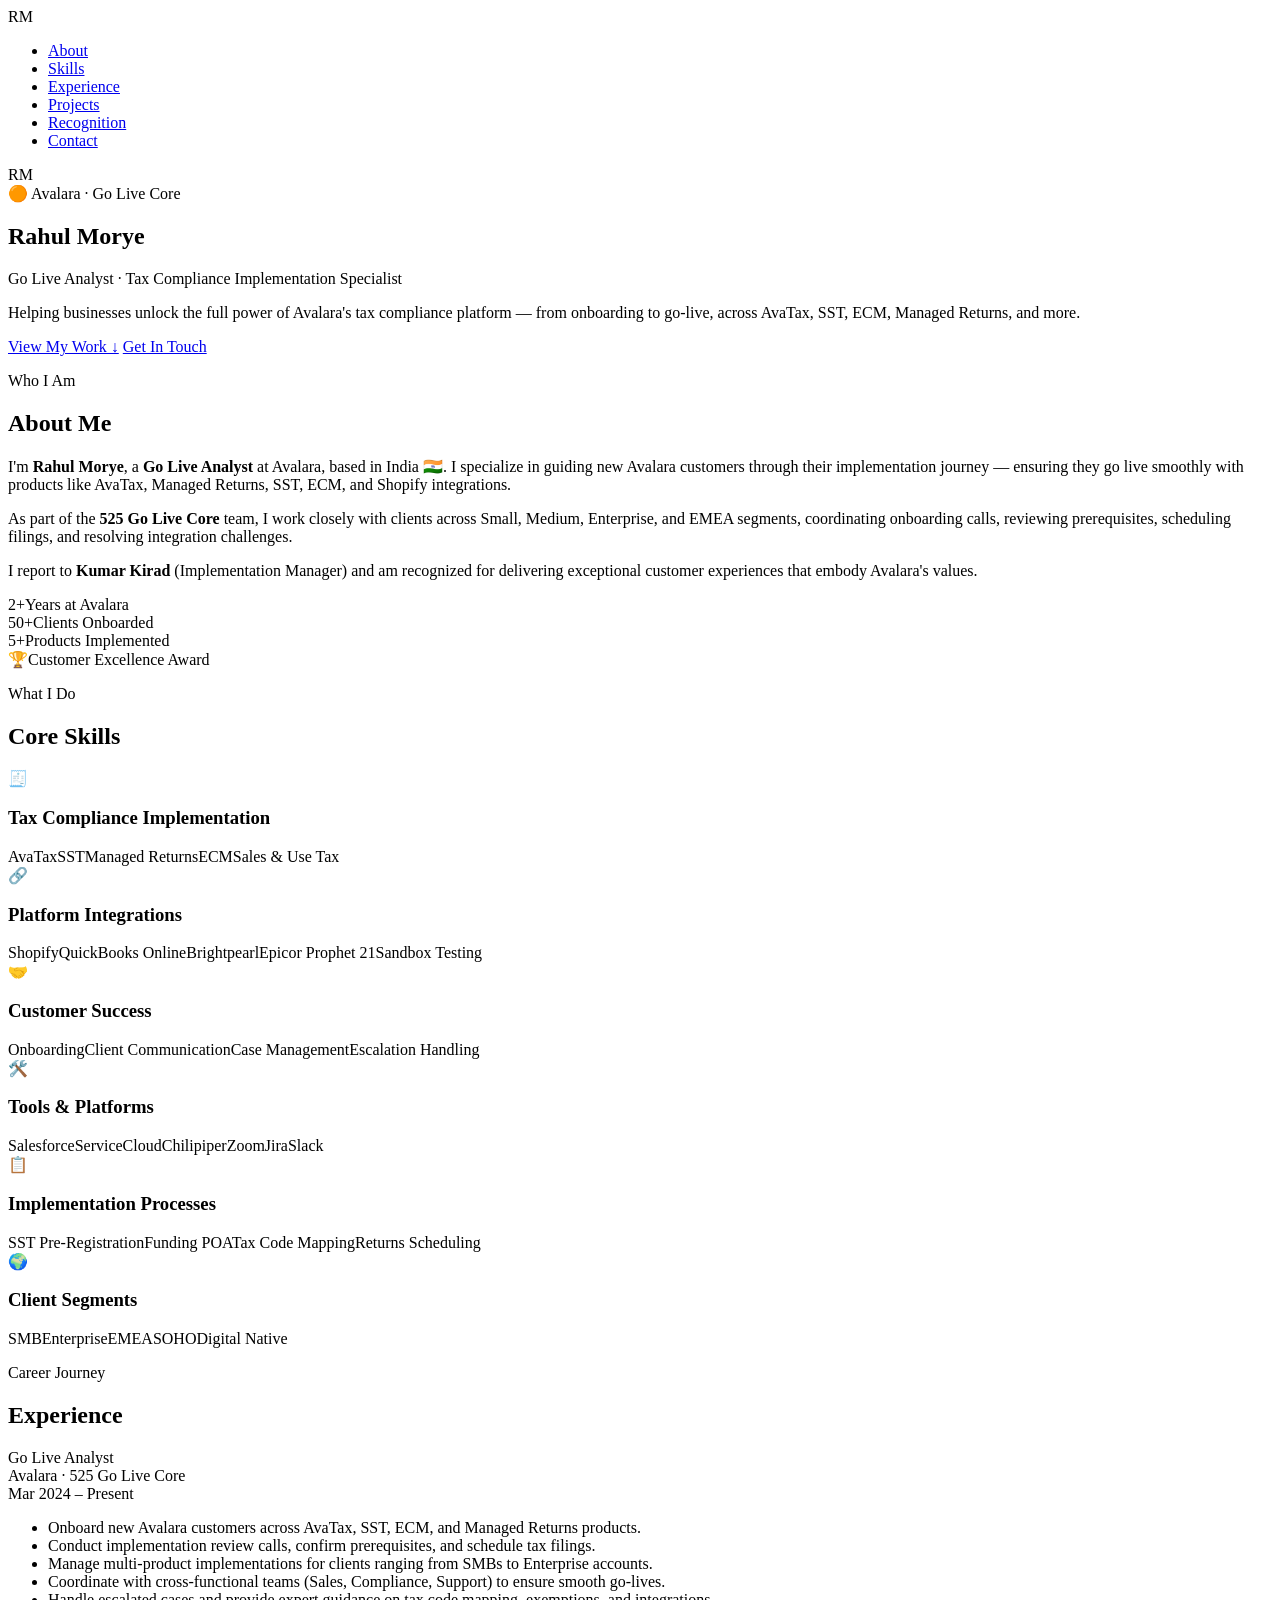
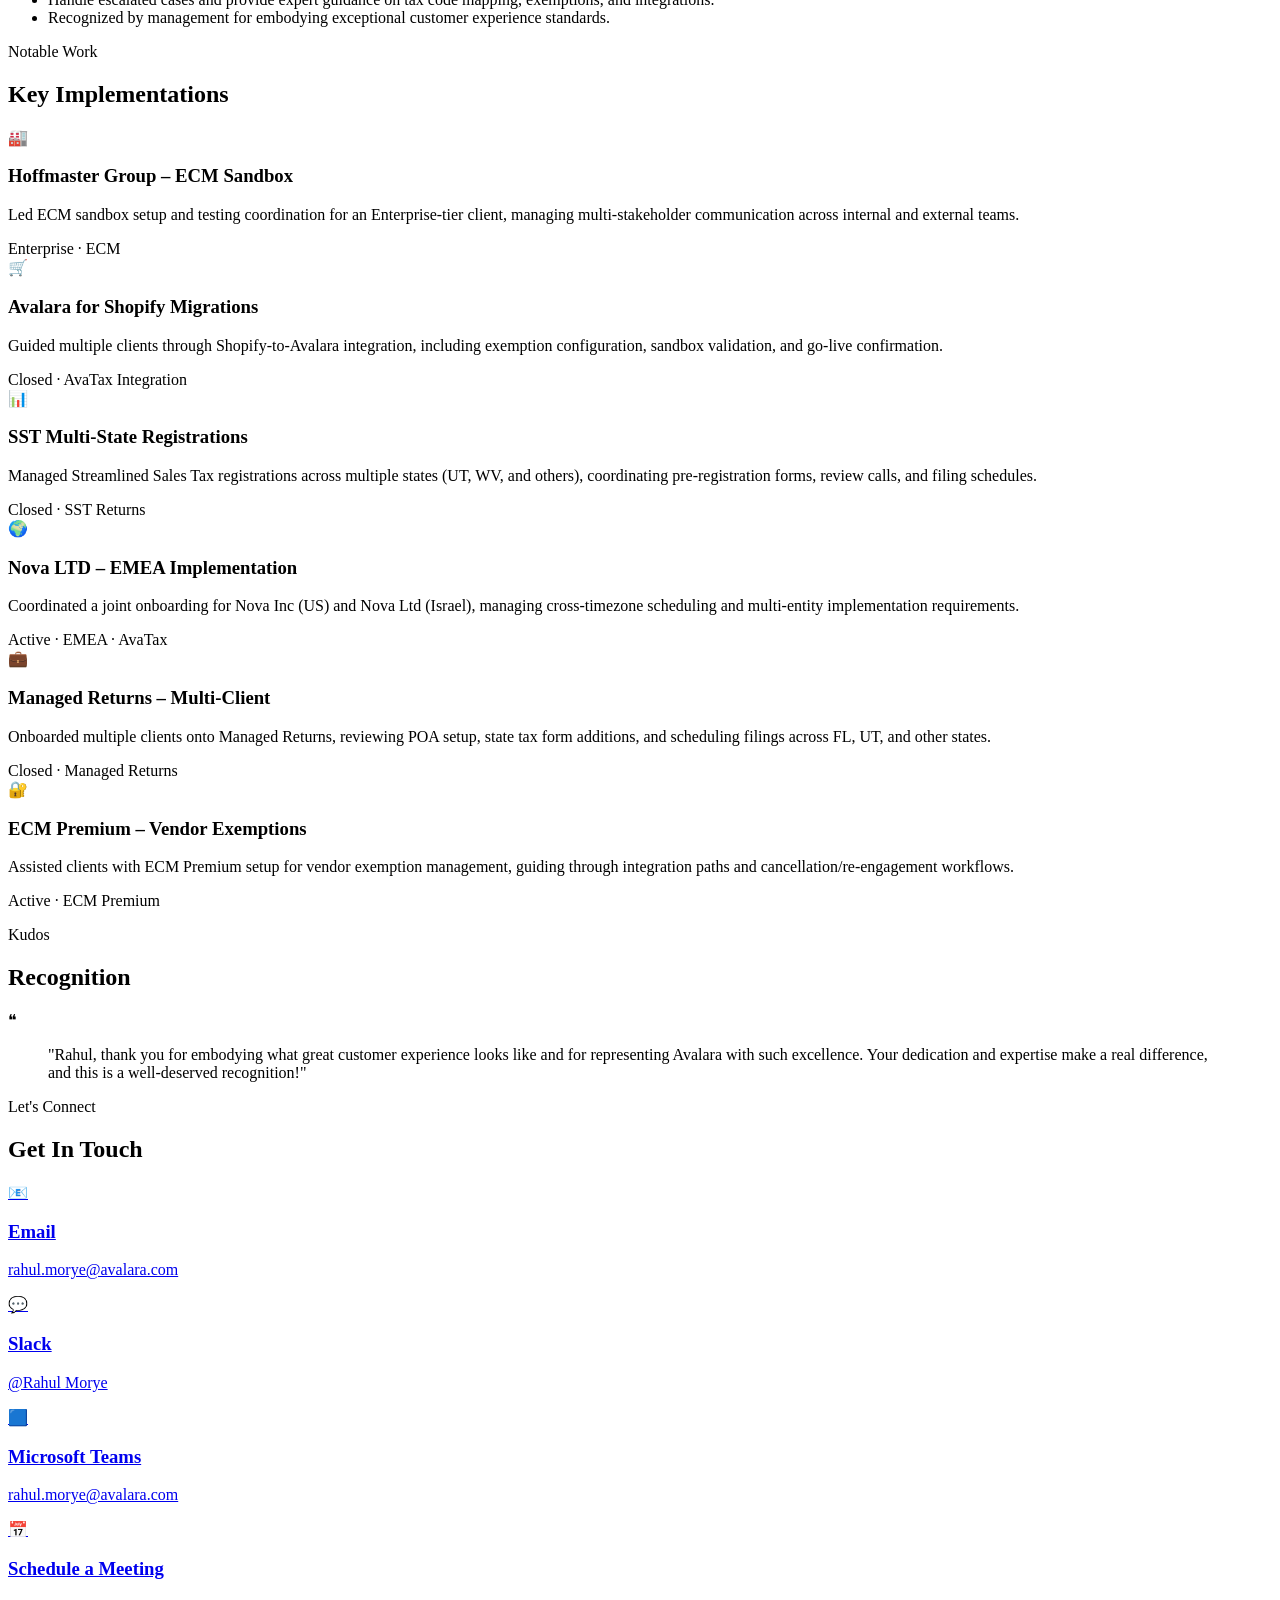
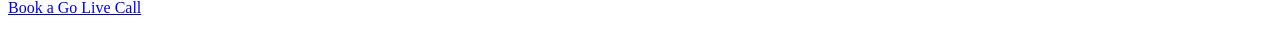
==== index.html @ 07148511 "Rename portfolio.html to index.html" ====
<!DOCTYPE html>
<html lang="en">
<head>
  <meta charset="UTF-8" />
  <meta name="viewport" content="width=device-width, initial-scale=1.0"/>
  <title>Rahul Morye | Portfolio</title>
  <link href="https://fonts.googleapis.com/css2?family=Inter:wght@300;400;500;600;700;800&display=swap" rel="stylesheet"/>
  <link rel="stylesheet" href="rahul_morye_portfolio.css"/>
</head>
<body>

<!-- NAV -->
<nav>
  <div class="nav-logo">RM</div>
  <ul class="nav-links">
    <li><a href="#about">About</a></li>
    <li><a href="#skills">Skills</a></li>
    <li><a href="#experience">Experience</a></li>
    <li><a href="#projects">Projects</a></li>
    <li><a href="#recognition">Recognition</a></li>
    <li><a href="#contact">Contact</a></li>
  </ul>
</nav>

<!-- HERO -->
<section class="hero">
  <div class="hero-content">
    <div class="avatar">RM</div>
    <div class="badge">🟠 Avalara · Go Live Core</div>
    <h1>Rahul <span>Morye</span></h1>
    <p class="hero-subtitle">Go Live Analyst · Tax Compliance Implementation Specialist</p>
    <p class="hero-desc">
      Helping businesses unlock the full power of Avalara's tax compliance platform —
      from onboarding to go-live, across AvaTax, SST, ECM, Managed Returns, and more.
    </p>
    <div class="hero-cta">
      <a href="#experience" class="btn btn-primary">View My Work ↓</a>
      <a href="#contact" class="btn btn-outline">Get In Touch</a>
    </div>
  </div>
</section>

<!-- ABOUT -->
<section id="about">
  <div class="container">
    <p class="section-label">Who I Am</p>
    <h2 class="section-title">About Me</h2>
    <div class="section-line"></div>
    <div class="about-grid">
      <div class="about-text">
        <p>I'm <strong>Rahul Morye</strong>, a <strong>Go Live Analyst</strong> at Avalara, based in India 🇮🇳. I specialize in guiding new Avalara customers through their implementation journey — ensuring they go live smoothly with products like AvaTax, Managed Returns, SST, ECM, and Shopify integrations.</p>
        <p>As part of the <strong>525 Go Live Core</strong> team, I work closely with clients across Small, Medium, Enterprise, and EMEA segments, coordinating onboarding calls, reviewing prerequisites, scheduling filings, and resolving integration challenges.</p>
        <p>I report to <strong>Kumar Kirad</strong> (Implementation Manager) and am recognized for delivering exceptional customer experiences that embody Avalara's values.</p>
      </div>
      <div class="about-stats">
        <div class="stat-card"><span class="stat-number">2+</span><span class="stat-label">Years at Avalara</span></div>
        <div class="stat-card"><span class="stat-number">50+</span><span class="stat-label">Clients Onboarded</span></div>
        <div class="stat-card"><span class="stat-number">5+</span><span class="stat-label">Products Implemented</span></div>
        <div class="stat-card"><span class="stat-number">🏆</span><span class="stat-label">Customer Excellence Award</span></div>
      </div>
    </div>
  </div>
</section>

<!-- SKILLS -->
<section id="skills">
  <div class="container">
    <p class="section-label">What I Do</p>
    <h2 class="section-title">Core Skills</h2>
    <div class="section-line"></div>
    <div class="skills-grid">
      <div class="skill-card">
        <div class="skill-icon">🧾</div>
        <h3>Tax Compliance Implementation</h3>
        <div class="skill-tags">
          <span class="tag">AvaTax</span><span class="tag">SST</span><span class="tag">Managed Returns</span><span class="tag">ECM</span><span class="tag">Sales & Use Tax</span>
        </div>
      </div>
      <div class="skill-card">
        <div class="skill-icon">🔗</div>
        <h3>Platform Integrations</h3>
        <div class="skill-tags">
          <span class="tag">Shopify</span><span class="tag">QuickBooks Online</span><span class="tag">Brightpearl</span><span class="tag">Epicor Prophet 21</span><span class="tag">Sandbox Testing</span>
        </div>
      </div>
      <div class="skill-card">
        <div class="skill-icon">🤝</div>
        <h3>Customer Success</h3>
        <div class="skill-tags">
          <span class="tag">Onboarding</span><span class="tag">Client Communication</span><span class="tag">Case Management</span><span class="tag">Escalation Handling</span>
        </div>
      </div>
      <div class="skill-card">
        <div class="skill-icon">🛠️</div>
        <h3>Tools & Platforms</h3>
        <div class="skill-tags">
          <span class="tag">Salesforce</span><span class="tag">ServiceCloud</span><span class="tag">Chilipiper</span><span class="tag">Zoom</span><span class="tag">Jira</span><span class="tag">Slack</span>
        </div>
      </div>
      <div class="skill-card">
        <div class="skill-icon">📋</div>
        <h3>Implementation Processes</h3>
        <div class="skill-tags">
          <span class="tag">SST Pre-Registration</span><span class="tag">Funding POA</span><span class="tag">Tax Code Mapping</span><span class="tag">Returns Scheduling</span>
        </div>
      </div>
      <div class="skill-card">
        <div class="skill-icon">🌍</div>
        <h3>Client Segments</h3>
        <div class="skill-tags">
          <span class="tag">SMB</span><span class="tag">Enterprise</span><span class="tag">EMEA</span><span class="tag">SOHO</span><span class="tag">Digital Native</span>
        </div>
      </div>
    </div>
  </div>
</section>

<!-- EXPERIENCE -->
<section id="experience">
  <div class="container">
    <p class="section-label">Career Journey</p>
    <h2 class="section-title">Experience</h2>
    <div class="section-line"></div>
    <div class="timeline">
      <div class="timeline-item">
        <div class="timeline-dot"></div>
        <div class="timeline-card">
          <div class="timeline-header">
            <div>
              <div class="timeline-title">Go Live Analyst</div>
              <div class="timeline-company">Avalara · 525 Go Live Core</div>
            </div>
            <span class="timeline-date">Mar 2024 – Present</span>
          </div>
          <div class="timeline-desc">
            <ul>
              <li>Onboard new Avalara customers across AvaTax, SST, ECM, and Managed Returns products.</li>
              <li>Conduct implementation review calls, confirm prerequisites, and schedule tax filings.</li>
              <li>Manage multi-product implementations for clients ranging from SMBs to Enterprise accounts.</li>
              <li>Coordinate with cross-functional teams (Sales, Compliance, Support) to ensure smooth go-lives.</li>
              <li>Handle escalated cases and provide expert guidance on tax code mapping, exemptions, and integrations.</li>
              <li>Recognized by management for embodying exceptional customer experience standards.</li>
            </ul>
          </div>
        </div>
      </div>
    </div>
  </div>
</section>

<!-- PROJECTS -->
<section id="projects">
  <div class="container">
    <p class="section-label">Notable Work</p>
    <h2 class="section-title">Key Implementations</h2>
    <div class="section-line"></div>
    <div class="projects-grid">
      <div class="project-card">
        <div class="project-emoji">🏭</div>
        <h3>Hoffmaster Group – ECM Sandbox</h3>
        <p>Led ECM sandbox setup and testing coordination for an Enterprise-tier client, managing multi-stakeholder communication across internal and external teams.</p>
        <span class="project-status status-active">Enterprise · ECM</span>
      </div>
      <div class="project-card">
        <div class="project-emoji">🛒</div>
        <h3>Avalara for Shopify Migrations</h3>
        <p>Guided multiple clients through Shopify-to-Avalara integration, including exemption configuration, sandbox validation, and go-live confirmation.</p>
        <span class="project-status status-success">Closed · AvaTax Integration</span>
      </div>
      <div class="project-card">
        <div class="project-emoji">📊</div>
        <h3>SST Multi-State Registrations</h3>
        <p>Managed Streamlined Sales Tax registrations across multiple states (UT, WV, and others), coordinating pre-registration forms, review calls, and filing schedules.</p>
        <span class="project-status status-success">Closed · SST Returns</span>
      </div>
      <div class="project-card">
        <div class="project-emoji">🌍</div>
        <h3>Nova LTD – EMEA Implementation</h3>
        <p>Coordinated a joint onboarding for Nova Inc (US) and Nova Ltd (Israel), managing cross-timezone scheduling and multi-entity implementation requirements.</p>
        <span class="project-status status-active">Active · EMEA · AvaTax</span>
      </div>
      <div class="project-card">
        <div class="project-emoji">💼</div>
        <h3>Managed Returns – Multi-Client</h3>
        <p>Onboarded multiple clients onto Managed Returns, reviewing POA setup, state tax form additions, and scheduling filings across FL, UT, and other states.</p>
        <span class="project-status status-success">Closed · Managed Returns</span>
      </div>
      <div class="project-card">
        <div class="project-emoji">🔐</div>
        <h3>ECM Premium – Vendor Exemptions</h3>
        <p>Assisted clients with ECM Premium setup for vendor exemption management, guiding through integration paths and cancellation/re-engagement workflows.</p>
        <span class="project-status status-active">Active · ECM Premium</span>
      </div>
    </div>
  </div>
</section>

<!-- RECOGNITION -->
<section id="recognition">
  <div class="container">
    <p class="section-label">Kudos</p>
    <h2 class="section-title">Recognition</h2>
    <div class="section-line"></div>
    <div class="recognition-card">
      <div class="quote-icon">❝</div>
      <blockquote>
        "Rahul, thank you for embodying what great customer experience looks like and for representing
        Avalara with such excellence. Your dedication and expertise make a real difference,
        and this is a well-deserved recognition!"
      </blockquote>
      
    </div>
  </div>
</section>

<!-- CONTACT -->
<section id="contact">
  <div class="container">
    <p class="section-label">Let's Connect</p>
    <h2 class="section-title">Get In Touch</h2>
    <div class="section-line"></div>
    <div class="contact-grid">
      <a href="mailto:rahul.morye@avalara.com" class="contact-card">
        <div class="contact-icon">📧</div>
        <h3>Email</h3>
        <p>rahul.morye@avalara.com</p>
      </a>
      <a href="https://avalara.slack.com/team/U06M4381W87" class="contact-card">
        <div class="contact-icon">💬</div>
        <h3>Slack</h3>
        <p>@Rahul Morye</p>
      </a>
      <a href="https://teams.microsoft.com/l/chat/0/0?users=rahul.morye@avalara.com" class="contact-card">
        <div class="contact-icon">🟦</div>
        <h3>Microsoft Teams</h3>
        <p>rahul.morye@avalara.com</p>
      </a>
      <a href="https://avalara.chilipiper.com/shared/rahul-morye/golive" class="contact-card">
        <div class="contact-icon">📅</div>
        <h3>Schedule a Meeting</h3>
        <p>Book a Go Live Call</p>
      </a>
      <a href="https://avalara.atlassian.net/jira/people/712020:44cb79d6-3272
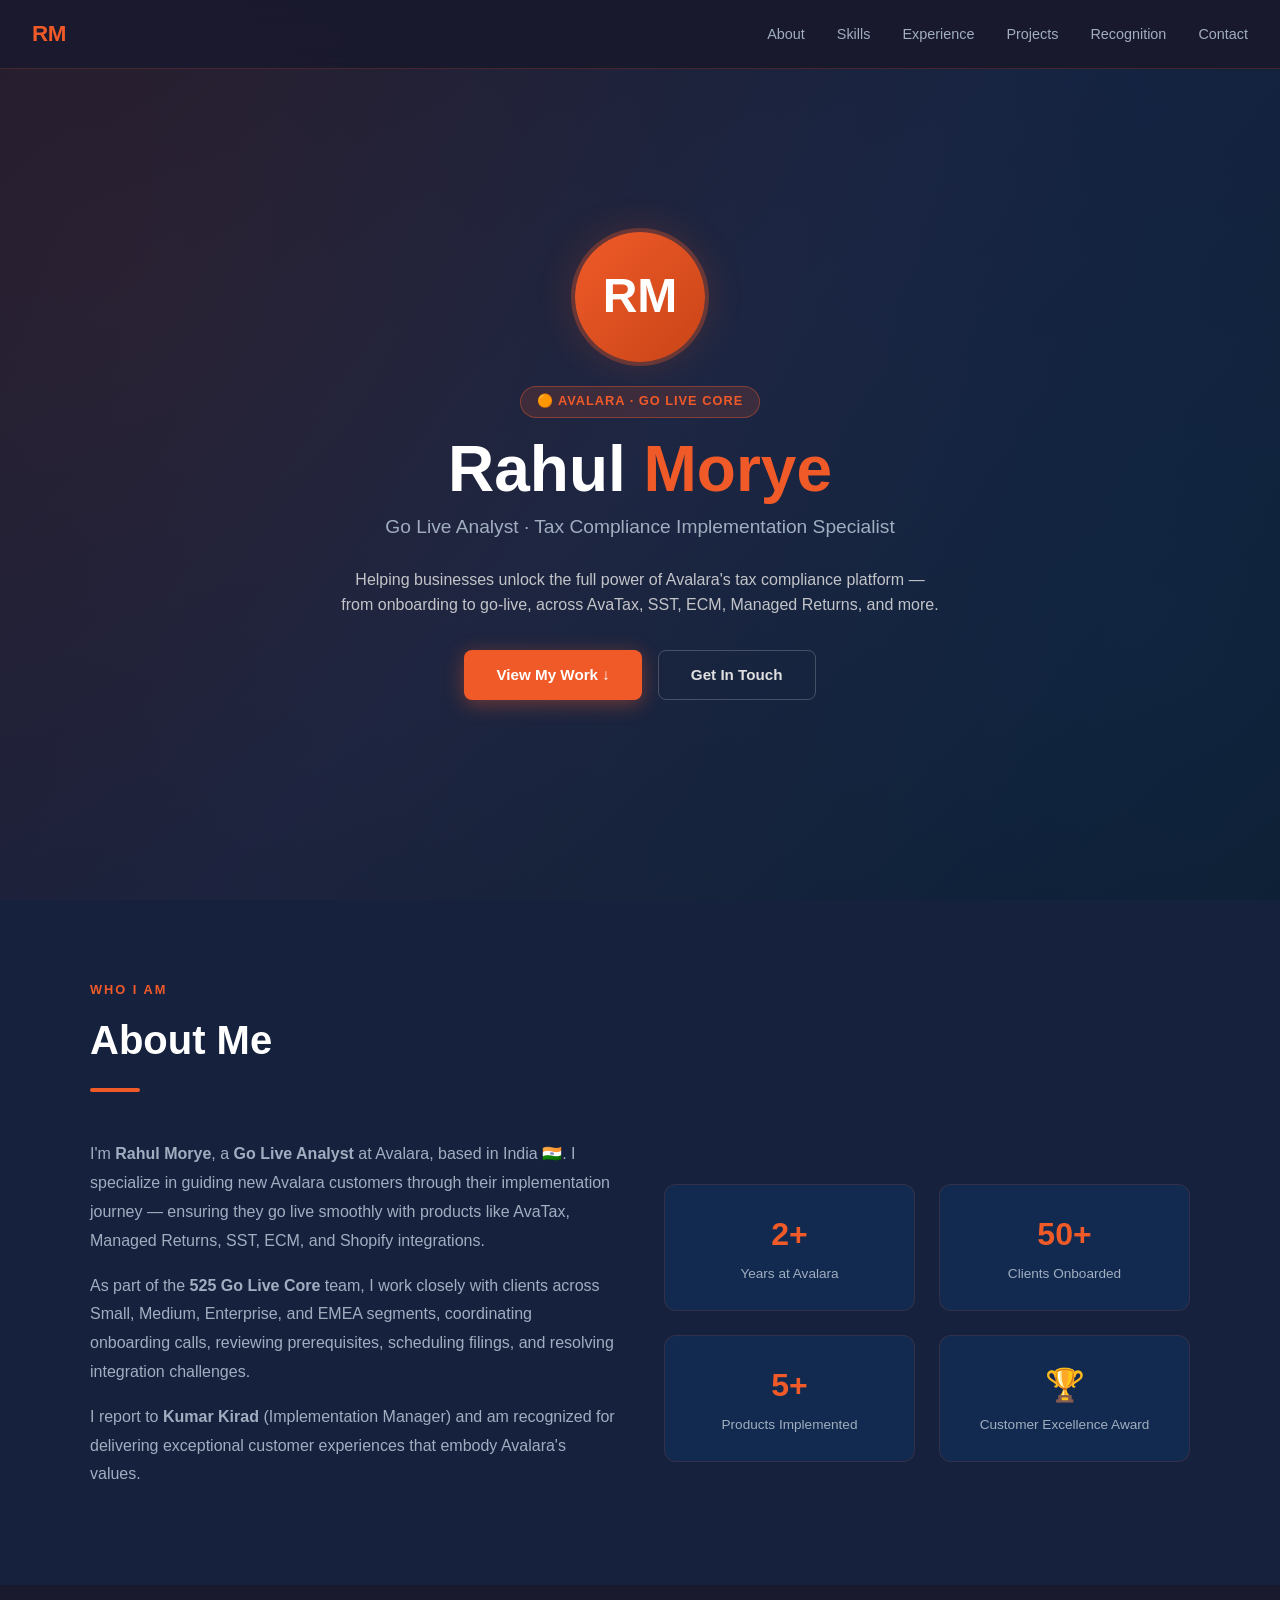
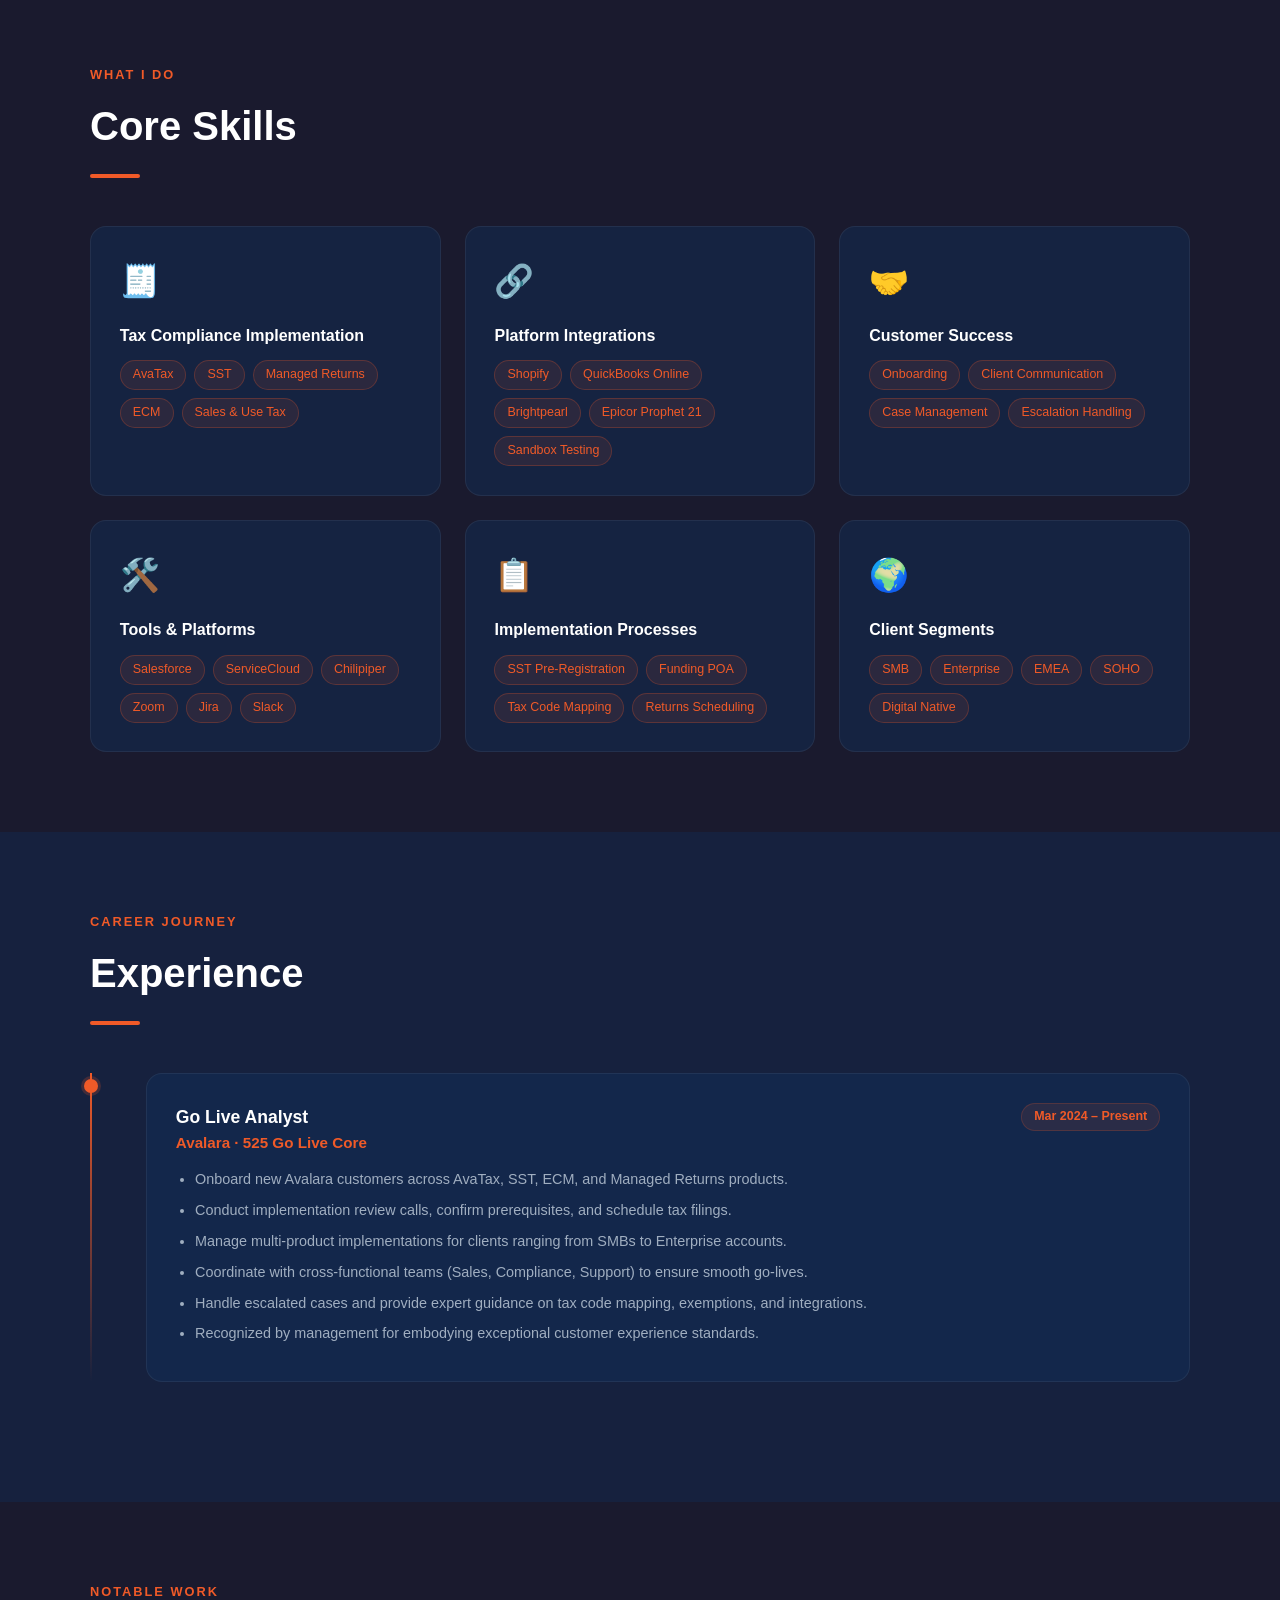
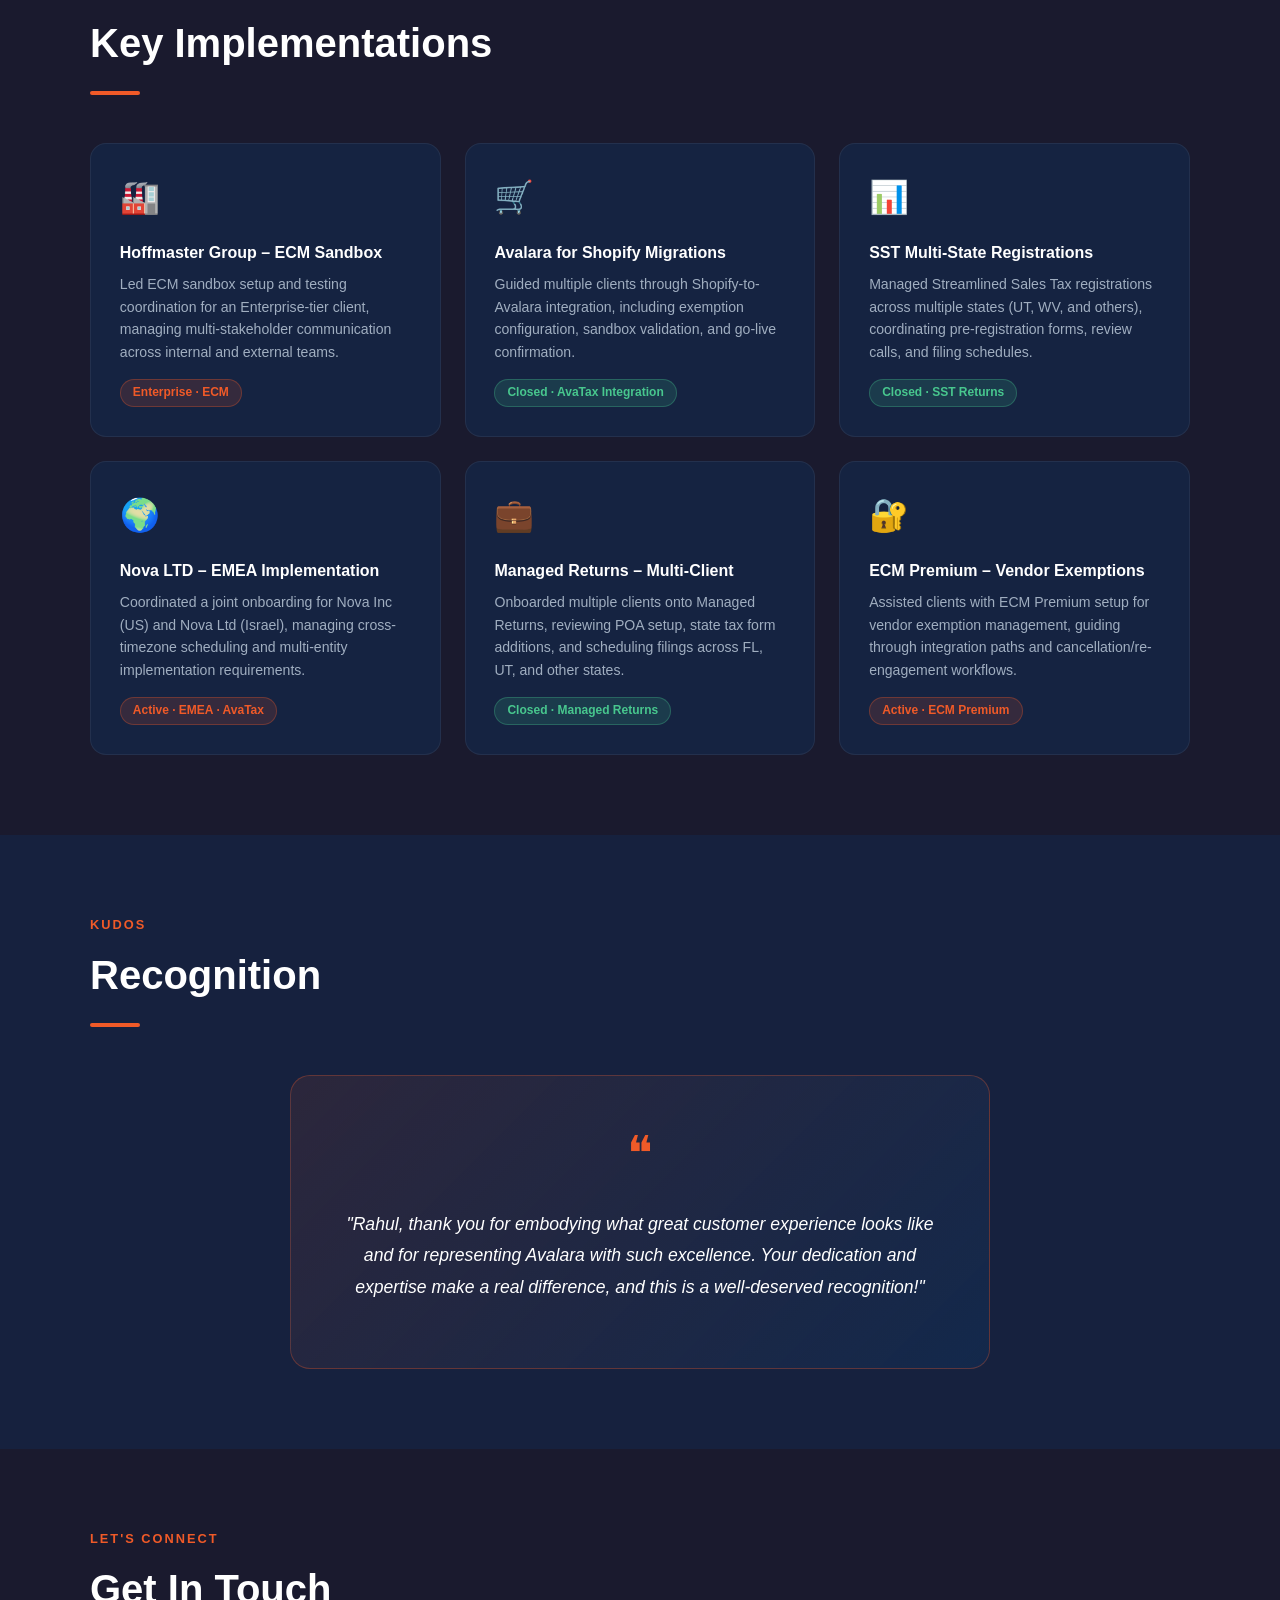
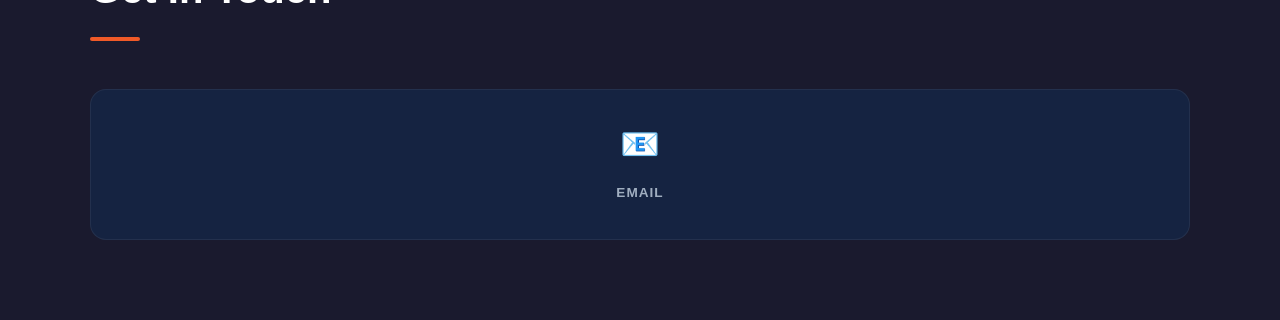
==== commit 89b5b9ee: "Update index.html" ====
--- a/index.html
+++ b/index.html
@@ -1,4 +1,3 @@
-
 <!DOCTYPE html>
 <html lang="en">
 <head>
@@ -6,7 +5,353 @@
   <meta name="viewport" content="width=device-width, initial-scale=1.0"/>
   <title>Rahul Morye | Portfolio</title>
   <link href="https://fonts.googleapis.com/css2?family=Inter:wght@300;400;500;600;700;800&display=swap" rel="stylesheet"/>
-  <link rel="stylesheet" href="rahul_morye_portfolio.css"/>
+  <style>
+    *, *::before, *::after { box-sizing: border-box; margin: 0; padding: 0; }
+
+    :root {
+      --primary: #f05a28;
+      --primary-dark: #c94518;
+      --dark: #1a1a2e;
+      --dark2: #16213e;
+      --card: #0f3460;
+      --text: #e0e0e0;
+      --muted: #a0aec0;
+      --white: #ffffff;
+      --accent: #ffd700;
+    }
+
+    html { scroll-behavior: smooth; }
+
+    body {
+      font-family: 'Inter', sans-serif;
+      background: var(--dark);
+      color: var(--text);
+      line-height: 1.6;
+    }
+
+    /* ── NAV ── */
+    nav {
+      position: fixed; top: 0; width: 100%; z-index: 1000;
+      background: rgba(26,26,46,0.95);
+      backdrop-filter: blur(10px);
+      border-bottom: 1px solid rgba(240,90,40,0.2);
+      padding: 1rem 2rem;
+      display: flex; justify-content: space-between; align-items: center;
+    }
+    .nav-logo {
+      font-size: 1.4rem; font-weight: 800;
+      color: var(--primary);
+      letter-spacing: -0.5px;
+    }
+    .nav-links { display: flex; gap: 2rem; list-style: none; }
+    .nav-links a {
+      color: var(--muted); text-decoration: none;
+      font-size: 0.9rem; font-weight: 500;
+      transition: color 0.3s;
+    }
+    .nav-links a:hover { color: var(--primary); }
+
+    /* ── HERO ── */
+    .hero {
+      min-height: 100vh;
+      display: flex; align-items: center; justify-content: center;
+      background: linear-gradient(135deg, var(--dark) 0%, var(--dark2) 50%, #0d1b2a 100%);
+      position: relative; overflow: hidden;
+      padding: 6rem 2rem 4rem;
+      text-align: center;
+    }
+    .hero::before {
+      content: '';
+      position: absolute; top: -50%; left: -50%;
+      width: 200%; height: 200%;
+      background: radial-gradient(circle at 30% 40%, rgba(240,90,40,0.08) 0%, transparent 50%),
+                  radial-gradient(circle at 70% 60%, rgba(15,52,96,0.3) 0%, transparent 50%);
+      animation: pulse 8s ease-in-out infinite alternate;
+    }
+    @keyframes pulse { from { transform: scale(1); } to { transform: scale(1.05); } }
+
+    .hero-content { position: relative; z-index: 1; max-width: 800px; }
+
+    .avatar {
+      width: 130px; height: 130px; border-radius: 50%;
+      background: linear-gradient(135deg, var(--primary), var(--primary-dark));
+      display: flex; align-items: center; justify-content: center;
+      font-size: 3rem; font-weight: 800; color: white;
+      margin: 0 auto 1.5rem;
+      box-shadow: 0 0 0 4px rgba(240,90,40,0.3), 0 0 40px rgba(240,90,40,0.2);
+      animation: float 4s ease-in-out infinite;
+    }
+    @keyframes float {
+      0%, 100% { transform: translateY(0); }
+      50% { transform: translateY(-10px); }
+    }
+
+    .badge {
+      display: inline-block;
+      background: rgba(240,90,40,0.15);
+      border: 1px solid rgba(240,90,40,0.4);
+      color: var(--primary);
+      padding: 0.3rem 1rem; border-radius: 50px;
+      font-size: 0.8rem; font-weight: 600;
+      letter-spacing: 1px; text-transform: uppercase;
+      margin-bottom: 1rem;
+    }
+
+    .hero h1 {
+      font-size: clamp(2.5rem, 6vw, 4rem);
+      font-weight: 800; color: var(--white);
+      line-height: 1.1; margin-bottom: 0.5rem;
+    }
+    .hero h1 span { color: var(--primary); }
+
+    .hero-subtitle {
+      font-size: 1.2rem; color: var(--muted);
+      margin-bottom: 1.5rem;
+    }
+
+    .hero-desc {
+      font-size: 1rem; color: var(--text);
+      max-width: 600px; margin: 0 auto 2rem;
+      opacity: 0.85;
+    }
+
+    .hero-cta { display: flex; gap: 1rem; justify-content: center; flex-wrap: wrap; }
+
+    .btn {
+      padding: 0.75rem 2rem; border-radius: 8px;
+      font-size: 0.95rem; font-weight: 600;
+      text-decoration: none; cursor: pointer;
+      transition: all 0.3s; border: none;
+      display: inline-flex; align-items: center; gap: 0.5rem;
+    }
+    .btn-primary {
+      background: var(--primary); color: white;
+      box-shadow: 0 4px 20px rgba(240,90,40,0.4);
+    }
+    .btn-primary:hover {
+      background: var(--primary-dark);
+      transform: translateY(-2px);
+      box-shadow: 0 8px 30px rgba(240,90,40,0.5);
+    }
+    .btn-outline {
+      background: transparent; color: var(--text);
+      border: 1px solid rgba(255,255,255,0.2);
+    }
+    .btn-outline:hover {
+      border-color: var(--primary); color: var(--primary);
+      transform: translateY(-2px);
+    }
+
+    /* ── SECTIONS ── */
+    section { padding: 5rem 2rem; }
+    .container { max-width: 1100px; margin: 0 auto; }
+
+    .section-label {
+      font-size: 0.8rem; font-weight: 700;
+      color: var(--primary); letter-spacing: 2px;
+      text-transform: uppercase; margin-bottom: 0.5rem;
+    }
+    .section-title {
+      font-size: clamp(1.8rem, 4vw, 2.5rem);
+      font-weight: 800; color: var(--white);
+      margin-bottom: 1rem;
+    }
+    .section-line {
+      width: 50px; height: 4px;
+      background: var(--primary); border-radius: 2px;
+      margin-bottom: 3rem;
+    }
+
+    /* ── ABOUT ── */
+    #about { background: var(--dark2); }
+    .about-grid {
+      display: grid; grid-template-columns: 1fr 1fr;
+      gap: 3rem; align-items: center;
+    }
+    .about-text p { color: var(--muted); margin-bottom: 1rem; line-height: 1.8; }
+    .about-stats {
+      display: grid; grid-template-columns: 1fr 1fr;
+      gap: 1.5rem;
+    }
+    .stat-card {
+      background: rgba(15,52,96,0.5);
+      border: 1px solid rgba(240,90,40,0.15);
+      border-radius: 12px; padding: 1.5rem;
+      text-align: center;
+      transition: transform 0.3s, border-color 0.3s;
+    }
+    .stat-card:hover { transform: translateY(-4px); border-color: var(--primary); }
+    .stat-number {
+      font-size: 2rem; font-weight: 800;
+      color: var(--primary); display: block;
+    }
+    .stat-label { font-size: 0.85rem; color: var(--muted); margin-top: 0.25rem; }
+
+    /* ── SKILLS ── */
+    #skills { background: var(--dark); }
+    .skills-grid {
+      display: grid; grid-template-columns: repeat(auto-fit, minmax(280px, 1fr));
+      gap: 1.5rem;
+    }
+    .skill-card {
+      background: rgba(15,52,96,0.4);
+      border: 1px solid rgba(255,255,255,0.06);
+      border-radius: 16px; padding: 1.8rem;
+      transition: all 0.3s;
+    }
+    .skill-card:hover {
+      border-color: rgba(240,90,40,0.4);
+      transform: translateY(-4px);
+      box-shadow: 0 10px 30px rgba(0,0,0,0.3);
+    }
+    .skill-icon {
+      font-size: 2rem; margin-bottom: 1rem;
+    }
+    .skill-card h3 {
+      font-size: 1rem; font-weight: 700;
+      color: var(--white); margin-bottom: 0.75rem;
+    }
+    .skill-tags { display: flex; flex-wrap: wrap; gap: 0.5rem; }
+    .tag {
+      background: rgba(240,90,40,0.1);
+      border: 1px solid rgba(240,90,40,0.25);
+      color: var(--primary);
+      padding: 0.25rem 0.75rem; border-radius: 50px;
+      font-size: 0.78rem; font-weight: 500;
+    }
+
+    /* ── EXPERIENCE ── */
+    #experience { background: var(--dark2); }
+    .timeline { position: relative; padding-left: 2rem; }
+    .timeline::before {
+      content: '';
+      position: absolute; left: 0; top: 0; bottom: 0;
+      width: 2px;
+      background: linear-gradient(to bottom, var(--primary), transparent);
+    }
+    .timeline-item {
+      position: relative; margin-bottom: 2.5rem;
+      padding-left: 1.5rem;
+    }
+    .timeline-dot {
+      position: absolute; left: -2.4rem; top: 0.4rem;
+      width: 14px; height: 14px; border-radius: 50%;
+      background: var(--primary);
+      box-shadow: 0 0 0 3px rgba(240,90,40,0.2);
+    }
+    .timeline-card {
+      background: rgba(15,52,96,0.4);
+      border: 1px solid rgba(255,255,255,0.06);
+      border-radius: 16px; padding: 1.8rem;
+      transition: border-color 0.3s;
+    }
+    .timeline-card:hover { border-color: rgba(240,90,40,0.3); }
+    .timeline-header {
+      display: flex; justify-content: space-between;
+      align-items: flex-start; flex-wrap: wrap; gap: 0.5rem;
+      margin-bottom: 0.75rem;
+    }
+    .timeline-title { font-size: 1.1rem; font-weight: 700; color: var(--white); }
+    .timeline-company { color: var(--primary); font-weight: 600; font-size: 0.95rem; }
+    .timeline-date {
+      background: rgba(240,90,40,0.1);
+      border: 1px solid rgba(240,90,40,0.2);
+      color: var(--primary);
+      padding: 0.2rem 0.75rem; border-radius: 50px;
+      font-size: 0.78rem; font-weight: 600; white-space: nowrap;
+    }
+    .timeline-desc { color: var(--muted); font-size: 0.9rem; line-height: 1.7; }
+    .timeline-desc ul { padding-left: 1.2rem; margin-top: 0.5rem; }
+    .timeline-desc li { margin-bottom: 0.4rem; }
+
+    /* ── PROJECTS ── */
+    #projects { background: var(--dark); }
+    .projects-grid {
+      display: grid; grid-template-columns: repeat(auto-fit, minmax(300px, 1fr));
+      gap: 1.5rem;
+    }
+    .project-card {
+      background: rgba(15,52,96,0.4);
+      border: 1px solid rgba(255,255,255,0.06);
+      border-radius: 16px; padding: 1.8rem;
+      transition: all 0.3s; position: relative; overflow: hidden;
+    }
+    .project-card::before {
+      content: '';
+      position: absolute; top: 0; left: 0; right: 0; height: 3px;
+      background: linear-gradient(90deg, var(--primary), var(--primary-dark));
+      transform: scaleX(0); transition: transform 0.3s;
+    }
+    .project-card:hover::before { transform: scaleX(1); }
+    .project-card:hover {
+      transform: translateY(-6px);
+      box-shadow: 0 20px 40px rgba(0,0,0,0.4);
+      border-color: rgba(240,90,40,0.2);
+    }
+    .project-emoji { font-size: 2rem; margin-bottom: 1rem; }
+    .project-card h3 { font-size: 1rem; font-weight: 700; color: var(--white); margin-bottom: 0.5rem; }
+    .project-card p { color: var(--muted); font-size: 0.88rem; line-height: 1.6; }
+    .project-status {
+      display: inline-block; margin-top: 1rem;
+      padding: 0.2rem 0.75rem; border-radius: 50px;
+      font-size: 0.75rem; font-weight: 600;
+    }
+    .status-success { background: rgba(72,199,142,0.15); color: #48c78e; border: 1px solid rgba(72,199,142,0.3); }
+    .status-active  { background: rgba(240,90,40,0.15);  color: var(--primary); border: 1px solid rgba(240,90,40,0.3); }
+
+    /* ── RECOGNITION ── */
+    #recognition { background: var(--dark2); }
+    .recognition-card {
+      background: linear-gradient(135deg, rgba(240,90,40,0.1), rgba(15,52,96,0.4));
+      border: 1px solid rgba(240,90,40,0.3);
+      border-radius: 20px; padding: 2.5rem;
+      text-align: center; max-width: 700px; margin: 0 auto;
+    }
+    .quote-icon { font-size: 3rem; color: var(--primary); margin-bottom: 1rem; }
+    .recognition-card blockquote {
+      font-size: 1.1rem; color: var(--white);
+      font-style: italic; line-height: 1.8; margin-bottom: 1.5rem;
+    }
+    .recognition-card cite { color: var(--primary); font-weight: 600; font-style: normal; }
+
+    /* ── CONTACT ── */
+    #contact { background: var(--dark); }
+    .contact-grid {
+      display: grid; grid-template-columns: repeat(auto-fit, minmax(220px, 1fr));
+      gap: 1.5rem;
+    }
+    .contact-card {
+      background: rgba(15,52,96,0.4);
+      border: 1px solid rgba(255,255,255,0.06);
+      border-radius: 16px; padding: 1.8rem;
+      text-align: center; text-decoration: none;
+      transition: all 0.3s; display: block;
+    }
+    .contact-card:hover {
+      border-color: var(--primary);
+      transform: translateY(-4px);
+      box-shadow: 0 10px 30px rgba(240,90,40,0.2);
+    }
+    .contact-icon { font-size: 2rem; margin-bottom: 0.75rem; }
+    .contact-card h3 { font-size: 0.85rem; font-weight: 700; color: var(--muted); text-transform: uppercase; letter-spacing: 1px; margin-bottom: 0.4rem; }
+    .contact-card p { color: var(--white); font-size: 0.9rem; font-weight: 500; }
+
+    /* ── FOOTER ── */
+    footer {
+      background: var(--dark2);
+      border-top: 1px solid rgba(255,255,255,0.05);
+      padding: 2rem; text-align: center;
+      color: var(--muted); font-size: 0.85rem;
+    }
+    footer span { color: var(--primary); }
+
+    /* ── RESPONSIVE ── */
+    @media (max-width: 768px) {
+      .about-grid { grid-template-columns: 1fr; }
+      .nav-links { display: none; }
+      .timeline { padding-left: 1.5rem; }
+    }
+  </style>
 </head>
 <body>
 
@@ -49,15 +394,38 @@
     <div class="section-line"></div>
     <div class="about-grid">
       <div class="about-text">
-        <p>I'm <strong>Rahul Morye</strong>, a <strong>Go Live Analyst</strong> at Avalara, based in India 🇮🇳. I specialize in guiding new Avalara customers through their implementation journey — ensuring they go live smoothly with products like AvaTax, Managed Returns, SST, ECM, and Shopify integrations.</p>
-        <p>As part of the <strong>525 Go Live Core</strong> team, I work closely with clients across Small, Medium, Enterprise, and EMEA segments, coordinating onboarding calls, reviewing prerequisites, scheduling filings, and resolving integration challenges.</p>
-        <p>I report to <strong>Kumar Kirad</strong> (Implementation Manager) and am recognized for delivering exceptional customer experiences that embody Avalara's values.</p>
+        <p>
+          I'm <strong>Rahul Morye</strong>, a <strong>Go Live Analyst</strong> at Avalara, based in India 🇮🇳.
+          I specialize in guiding new Avalara customers through their implementation journey —
+          ensuring they go live smoothly with products like AvaTax, Managed Returns, SST, ECM, and Shopify integrations.
+        </p>
+        <p>
+          As part of the <strong>525 Go Live Core</strong> team, I work closely with clients across
+          Small, Medium, Enterprise, and EMEA segments, coordinating onboarding calls, reviewing
+          prerequisites, scheduling filings, and resolving integration challenges.
+        </p>
+        <p>
+          I report to <strong>Kumar Kirad</strong> (Implementation Manager) and am recognized for
+          delivering exceptional customer experiences that embody Avalara's values.
+        </p>
       </div>
       <div class="about-stats">
-        <div class="stat-card"><span class="stat-number">2+</span><span class="stat-label">Years at Avalara</span></div>
-        <div class="stat-card"><span class="stat-number">50+</span><span class="stat-label">Clients Onboarded</span></div>
-        <div class="stat-card"><span class="stat-number">5+</span><span class="stat-label">Products Implemented</span></div>
-        <div class="stat-card"><span class="stat-number">🏆</span><span class="stat-label">Customer Excellence Award</span></div>
+        <div class="stat-card">
+          <span class="stat-number">2+</span>
+          <span class="stat-label">Years at Avalara</span>
+        </div>
+        <div class="stat-card">
+          <span class="stat-number">50+</span>
+          <span class="stat-label">Clients Onboarded</span>
+        </div>
+        <div class="stat-card">
+          <span class="stat-number">5+</span>
+          <span class="stat-label">Products Implemented</span>
+        </div>
+        <div class="stat-card">
+          <span class="stat-number">🏆</span>
+          <span class="stat-label">Customer Excellence Award</span>
+        </div>
       </div>
     </div>
   </div>
@@ -74,42 +442,65 @@
         <div class="skill-icon">🧾</div>
         <h3>Tax Compliance Implementation</h3>
         <div class="skill-tags">
-          <span class="tag">AvaTax</span><span class="tag">SST</span><span class="tag">Managed Returns</span><span class="tag">ECM</span><span class="tag">Sales & Use Tax</span>
+          <span class="tag">AvaTax</span>
+          <span class="tag">SST</span>
+          <span class="tag">Managed Returns</span>
+          <span class="tag">ECM</span>
+          <span class="tag">Sales & Use Tax</span>
         </div>
       </div>
       <div class="skill-card">
         <div class="skill-icon">🔗</div>
         <h3>Platform Integrations</h3>
         <div class="skill-tags">
-          <span class="tag">Shopify</span><span class="tag">QuickBooks Online</span><span class="tag">Brightpearl</span><span class="tag">Epicor Prophet 21</span><span class="tag">Sandbox Testing</span>
+          <span class="tag">Shopify</span>
+          <span class="tag">QuickBooks Online</span>
+          <span class="tag">Brightpearl</span>
+          <span class="tag">Epicor Prophet 21</span>
+          <span class="tag">Sandbox Testing</span>
         </div>
       </div>
       <div class="skill-card">
         <div class="skill-icon">🤝</div>
         <h3>Customer Success</h3>
         <div class="skill-tags">
-          <span class="tag">Onboarding</span><span class="tag">Client Communication</span><span class="tag">Case Management</span><span class="tag">Escalation Handling</span>
+          <span class="tag">Onboarding</span>
+          <span class="tag">Client Communication</span>
+          <span class="tag">Case Management</span>
+          <span class="tag">Escalation Handling</span>
         </div>
       </div>
       <div class="skill-card">
         <div class="skill-icon">🛠️</div>
         <h3>Tools & Platforms</h3>
         <div class="skill-tags">
-          <span class="tag">Salesforce</span><span class="tag">ServiceCloud</span><span class="tag">Chilipiper</span><span class="tag">Zoom</span><span class="tag">Jira</span><span class="tag">Slack</span>
+          <span class="tag">Salesforce</span>
+          <span class="tag">ServiceCloud</span>
+          <span class="tag">Chilipiper</span>
+          <span class="tag">Zoom</span>
+          <span class="tag">Jira</span>
+          <span class="tag">Slack</span>
         </div>
       </div>
       <div class="skill-card">
         <div class="skill-icon">📋</div>
         <h3>Implementation Processes</h3>
         <div class="skill-tags">
-          <span class="tag">SST Pre-Registration</span><span class="tag">Funding POA</span><span class="tag">Tax Code Mapping</span><span class="tag">Returns Scheduling</span>
+          <span class="tag">SST Pre-Registration</span>
+          <span class="tag">Funding POA</span>
+          <span class="tag">Tax Code Mapping</span>
+          <span class="tag">Returns Scheduling</span>
         </div>
       </div>
       <div class="skill-card">
         <div class="skill-icon">🌍</div>
         <h3>Client Segments</h3>
         <div class="skill-tags">
-          <span class="tag">SMB</span><span class="tag">Enterprise</span><span class="tag">EMEA</span><span class="tag">SOHO</span><span class="tag">Digital Native</span>
+          <span class="tag">SMB</span>
+          <span class="tag">Enterprise</span>
+          <span class="tag">EMEA</span>
+          <span class="tag">SOHO</span>
+          <span class="tag">Digital Native</span>
         </div>
       </div>
     </div>
@@ -223,22 +614,4 @@
     <div class="contact-grid">
       <a href="mailto:rahul.morye@avalara.com" class="contact-card">
         <div class="contact-icon">📧</div>
-        <h3>Email</h3>
-        <p>rahul.morye@avalara.com</p>
-      </a>
-      <a href="https://avalara.slack.com/team/U06M4381W87" class="contact-card">
-        <div class="contact-icon">💬</div>
-        <h3>Slack</h3>
-        <p>@Rahul Morye</p>
-      </a>
-      <a href="https://teams.microsoft.com/l/chat/0/0?users=rahul.morye@avalara.com" class="contact-card">
-        <div class="contact-icon">🟦</div>
-        <h3>Microsoft Teams</h3>
-        <p>rahul.morye@avalara.com</p>
-      </a>
-      <a href="https://avalara.chilipiper.com/shared/rahul-morye/golive" class="contact-card">
-        <div class="contact-icon">📅</div>
-        <h3>Schedule a Meeting</h3>
-        <p>Book a Go Live Call</p>
-      </a>
-      <a href="https://avalara.atlassian.net/jira/people/712020:44cb79d6-3272
+        <h3>Email</h3
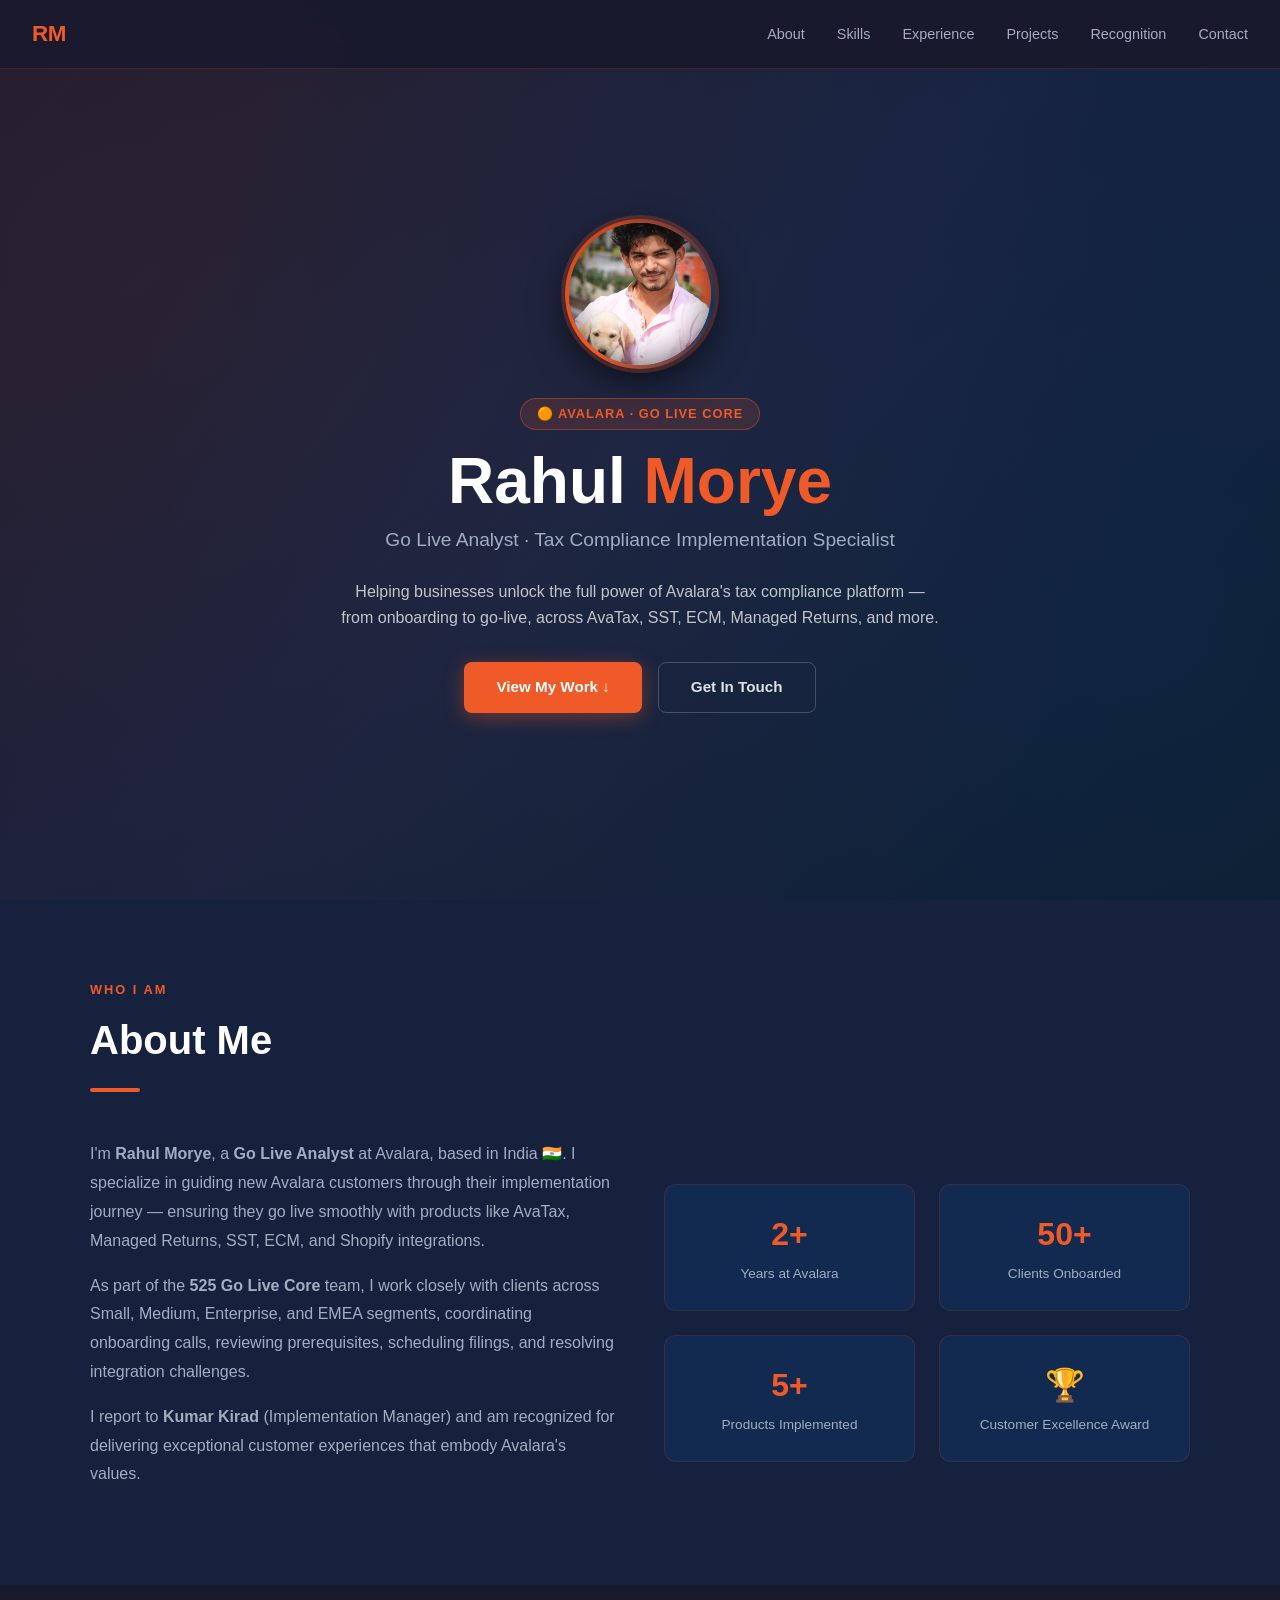
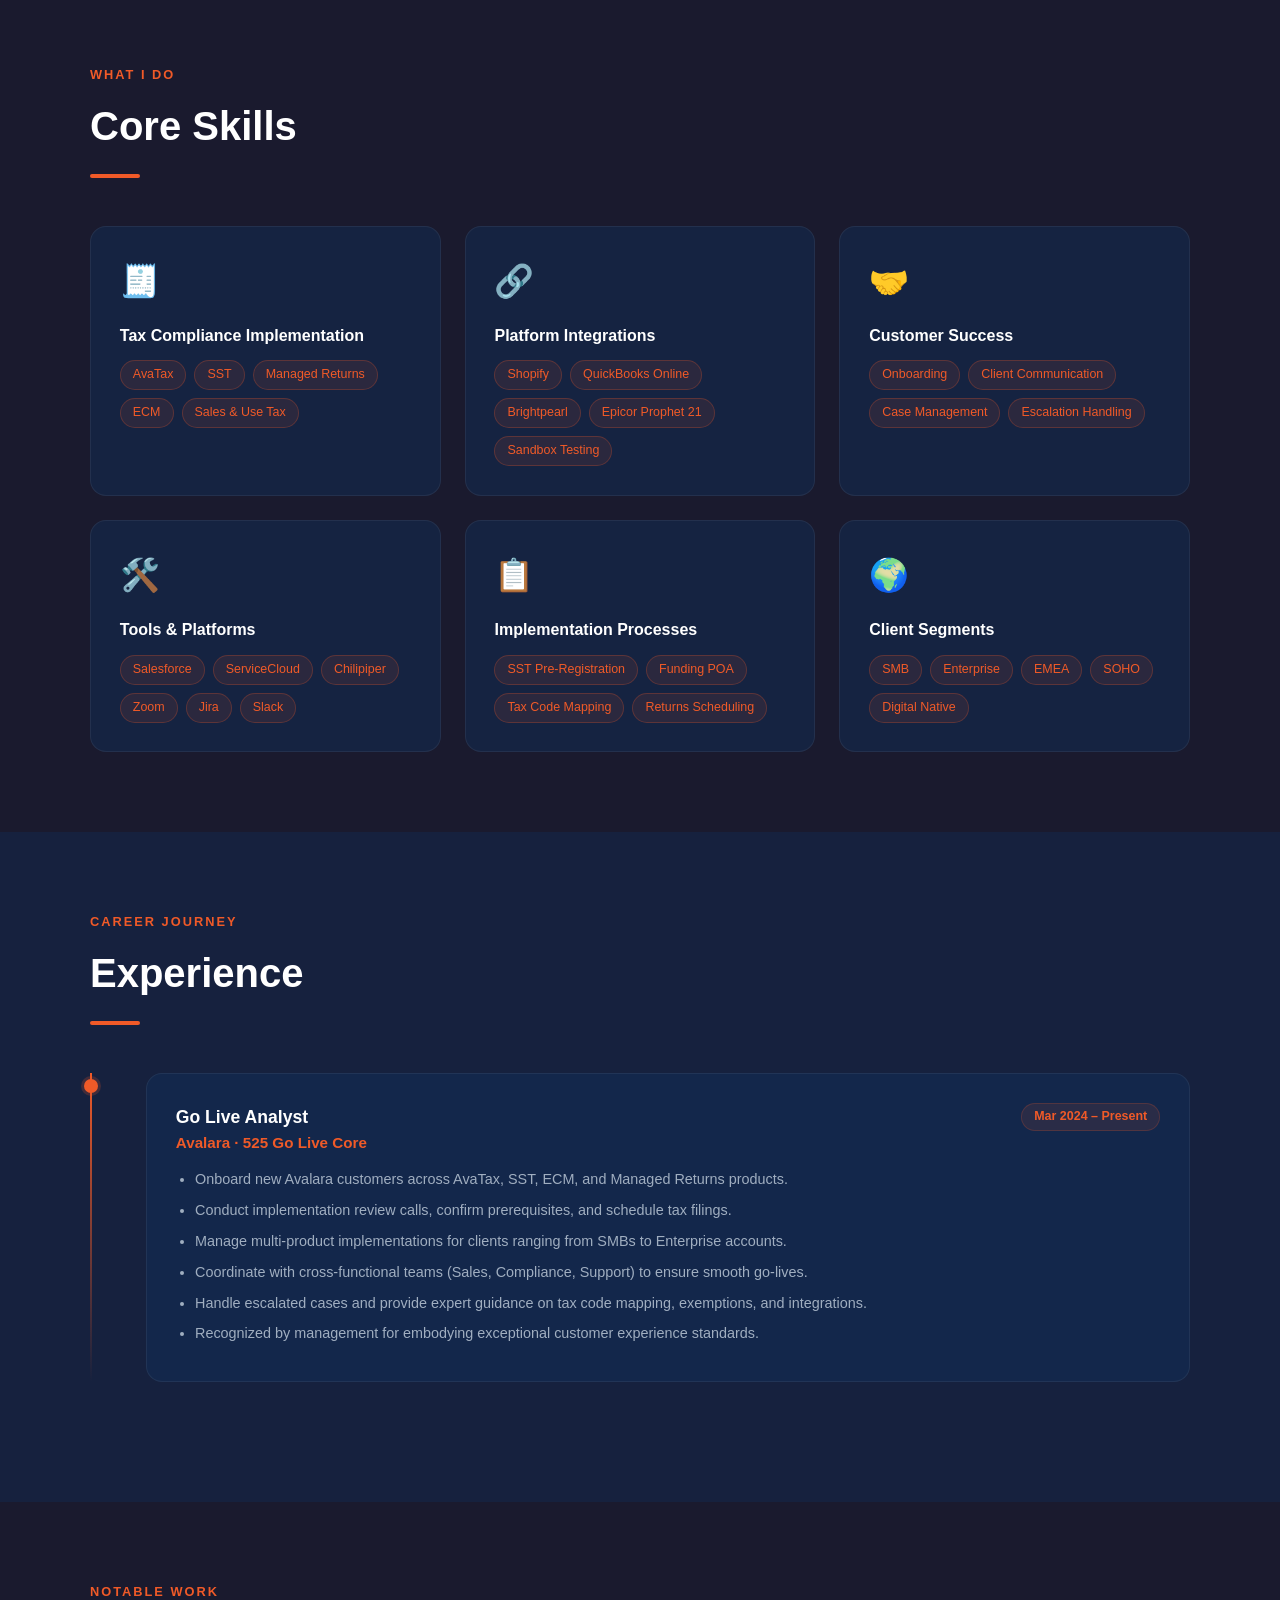
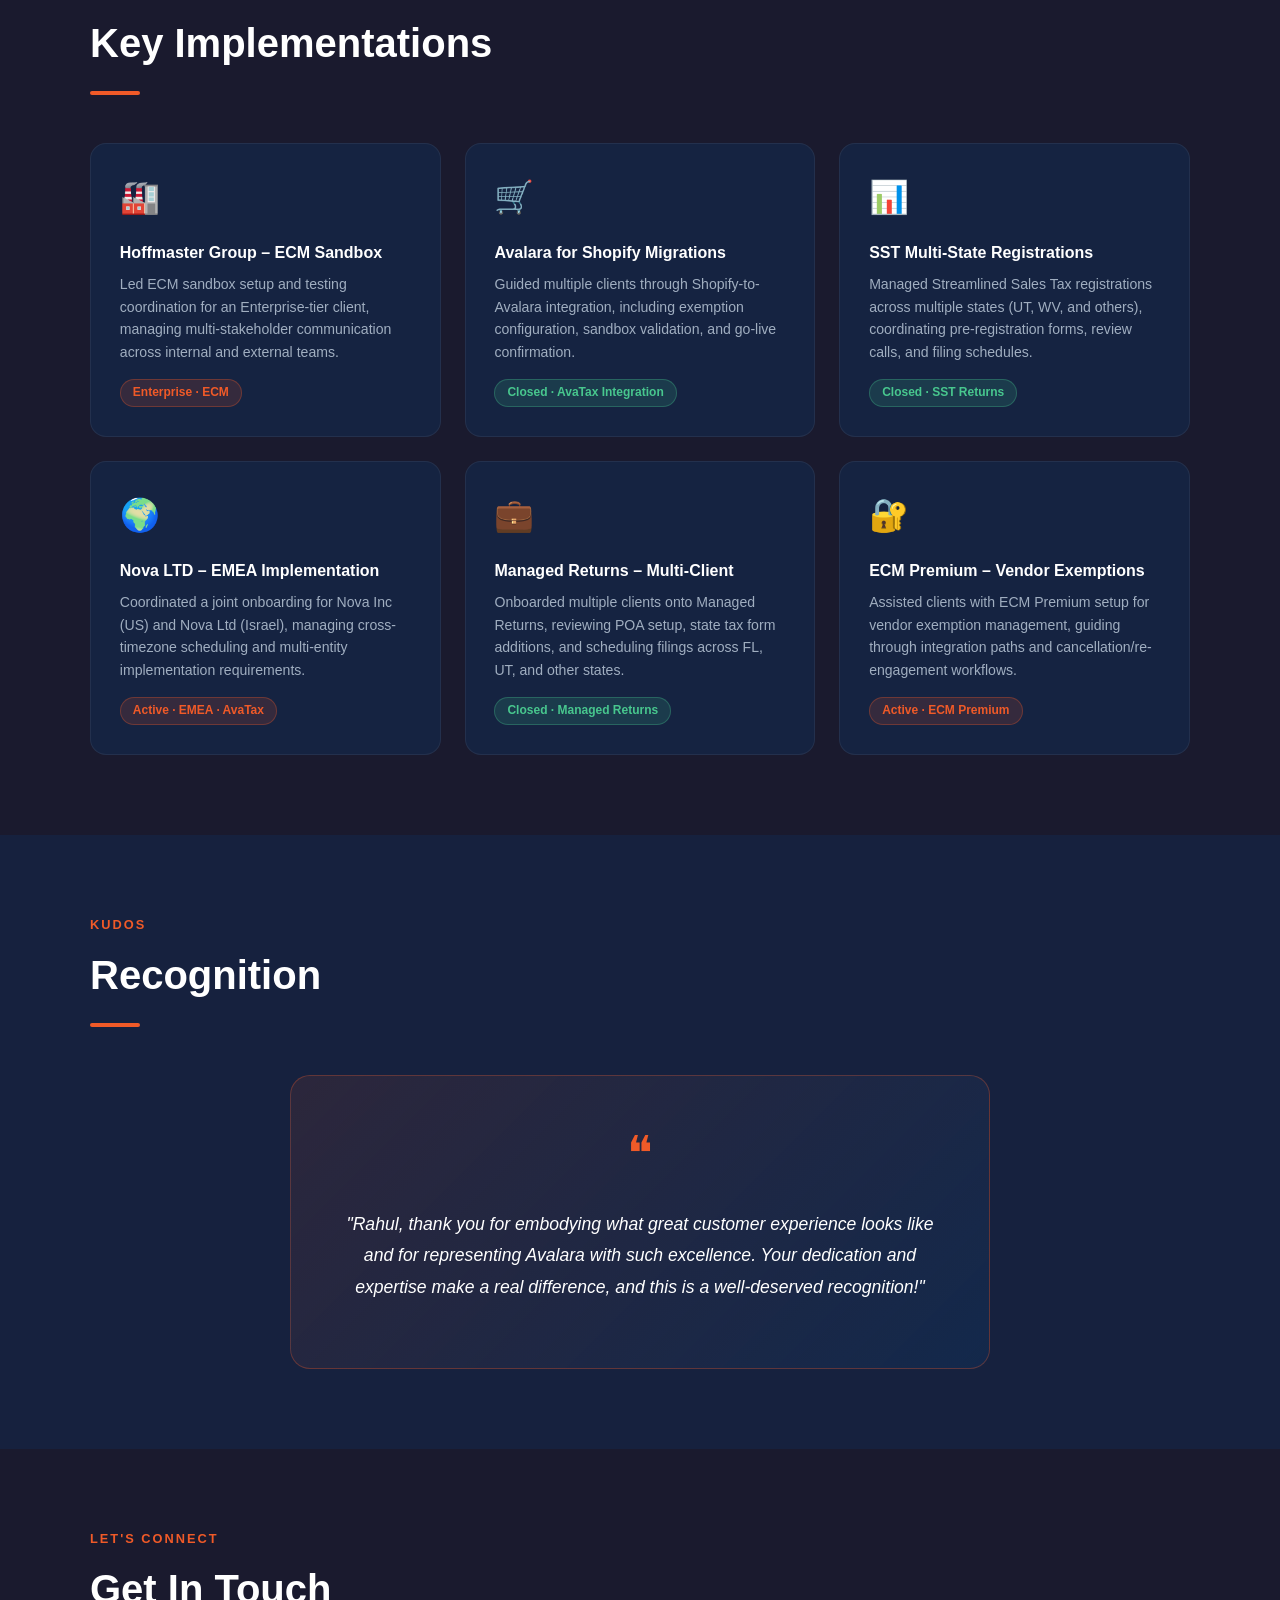
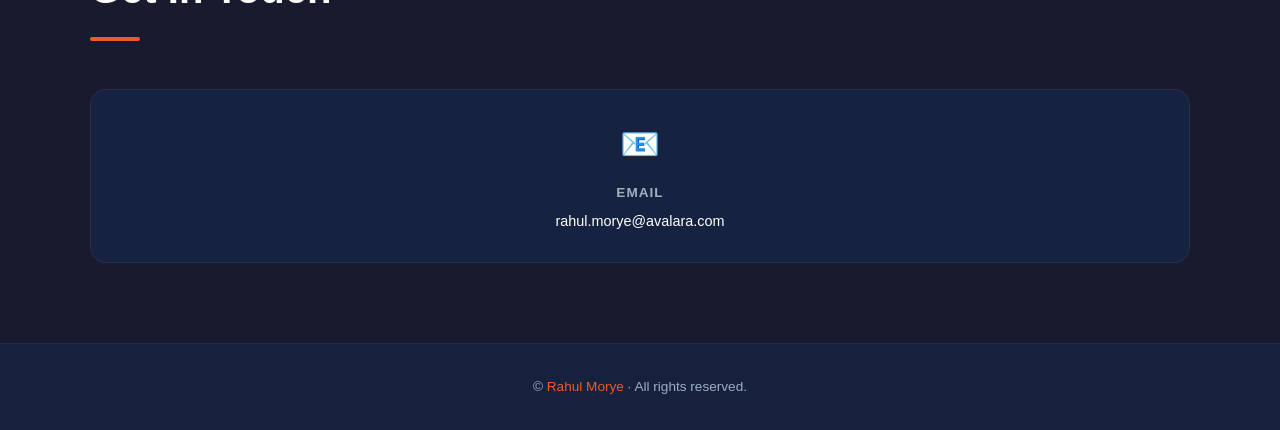
==== commit 51b2273a: "Update index.html" ====
--- a/index.html
+++ b/index.html
@@ -72,15 +72,56 @@
 
     .hero-content { position: relative; z-index: 1; max-width: 800px; }
 
+    /* ── AVATAR IMAGE ── */
+    .avatar-wrapper {
+      width: 150px;
+      height: 150px;
+      margin: 0 auto 1.8rem;
+      border-radius: 50%;
+      padding: 4px;
+      background: conic-gradient(from 220deg, var(--primary), var(--primary-dark), #0f3460, var(--primary));
+      display: flex;
+      align-items: center;
+      justify-content: center;
+      box-shadow:
+        0 0 0 4px rgba(240,90,40,0.25),
+        0 12px 35px rgba(0,0,0,0.6);
+      animation: float 4s ease-in-out infinite;
+    }
+
     .avatar {
-      width: 130px; height: 130px; border-radius: 50%;
-      background: linear-gradient(135deg, var(--primary), var(--primary-dark));
-      display: flex; align-items: center; justify-content: center;
-      font-size: 3rem; font-weight: 800; color: white;
-      margin: 0 auto 1.5rem;
-      box-shadow: 0 0 0 4px rgba(240,90,40,0.3), 0 0 40px rgba(240,90,40,0.2);
-      animation: float 4s ease-in-out infinite;
-    }
+      width: 100%;
+      height: 100%;
+      border-radius: 50%;
+      overflow: hidden;
+      background: #0b1120;
+      position: relative;
+    }
+
+    .avatar img {
+      width: 100%;
+      height: 100%;
+      object-fit: cover;
+      display: block;
+      filter: saturate(1.1) contrast(1.05);
+      transform: scale(1.02);
+      transition: transform 0.4s ease, filter 0.4s ease;
+    }
+
+    .avatar::after {
+      content: "";
+      position: absolute;
+      inset: 0;
+      border-radius: 50%;
+      box-shadow: inset 0 0 30px rgba(0,0,0,0.6);
+      pointer-events: none;
+    }
+
+    .avatar-wrapper:hover img {
+      transform: scale(1.06);
+      filter: saturate(1.2) contrast(1.1);
+    }
+
     @keyframes float {
       0%, 100% { transform: translateY(0); }
       50% { transform: translateY(-10px); }
@@ -371,7 +412,14 @@
 <!-- HERO -->
 <section class="hero">
   <div class="hero-content">
-    <div class="avatar">RM</div>
+    <!-- Updated avatar with image -->
+    <div class="avatar-wrapper">
+      <div class="avatar">
+        <!-- If profile.png is inside a folder, change src to e.g. "assets/profile.png" -->
+        <img src="profile.png" alt="Portrait of Rahul Morye" />
+      </div>
+    </div>
+
     <div class="badge">🟠 Avalara · Go Live Core</div>
     <h1>Rahul <span>Morye</span></h1>
     <p class="hero-subtitle">Go Live Analyst · Tax Compliance Implementation Specialist</p>
@@ -600,7 +648,6 @@
         Avalara with such excellence. Your dedication and expertise make a real difference,
         and this is a well-deserved recognition!"
       </blockquote>
-      
     </div>
   </div>
 </section>
@@ -614,4 +661,18 @@
     <div class="contact-grid">
       <a href="mailto:rahul.morye@avalara.com" class="contact-card">
         <div class="contact-icon">📧</div>
-        <h3>Email</h3
+        <h3>Email</h3>
+        <p>rahul.morye@avalara.com</p>
+      </a>
+      <!-- You can add LinkedIn / GitHub cards here if you want -->
+    </div>
+  </div>
+</section>
+
+<!-- FOOTER -->
+<footer>
+  © <span>Rahul Morye</span> · All rights reserved.
+</footer>
+
+</body>
+</html>
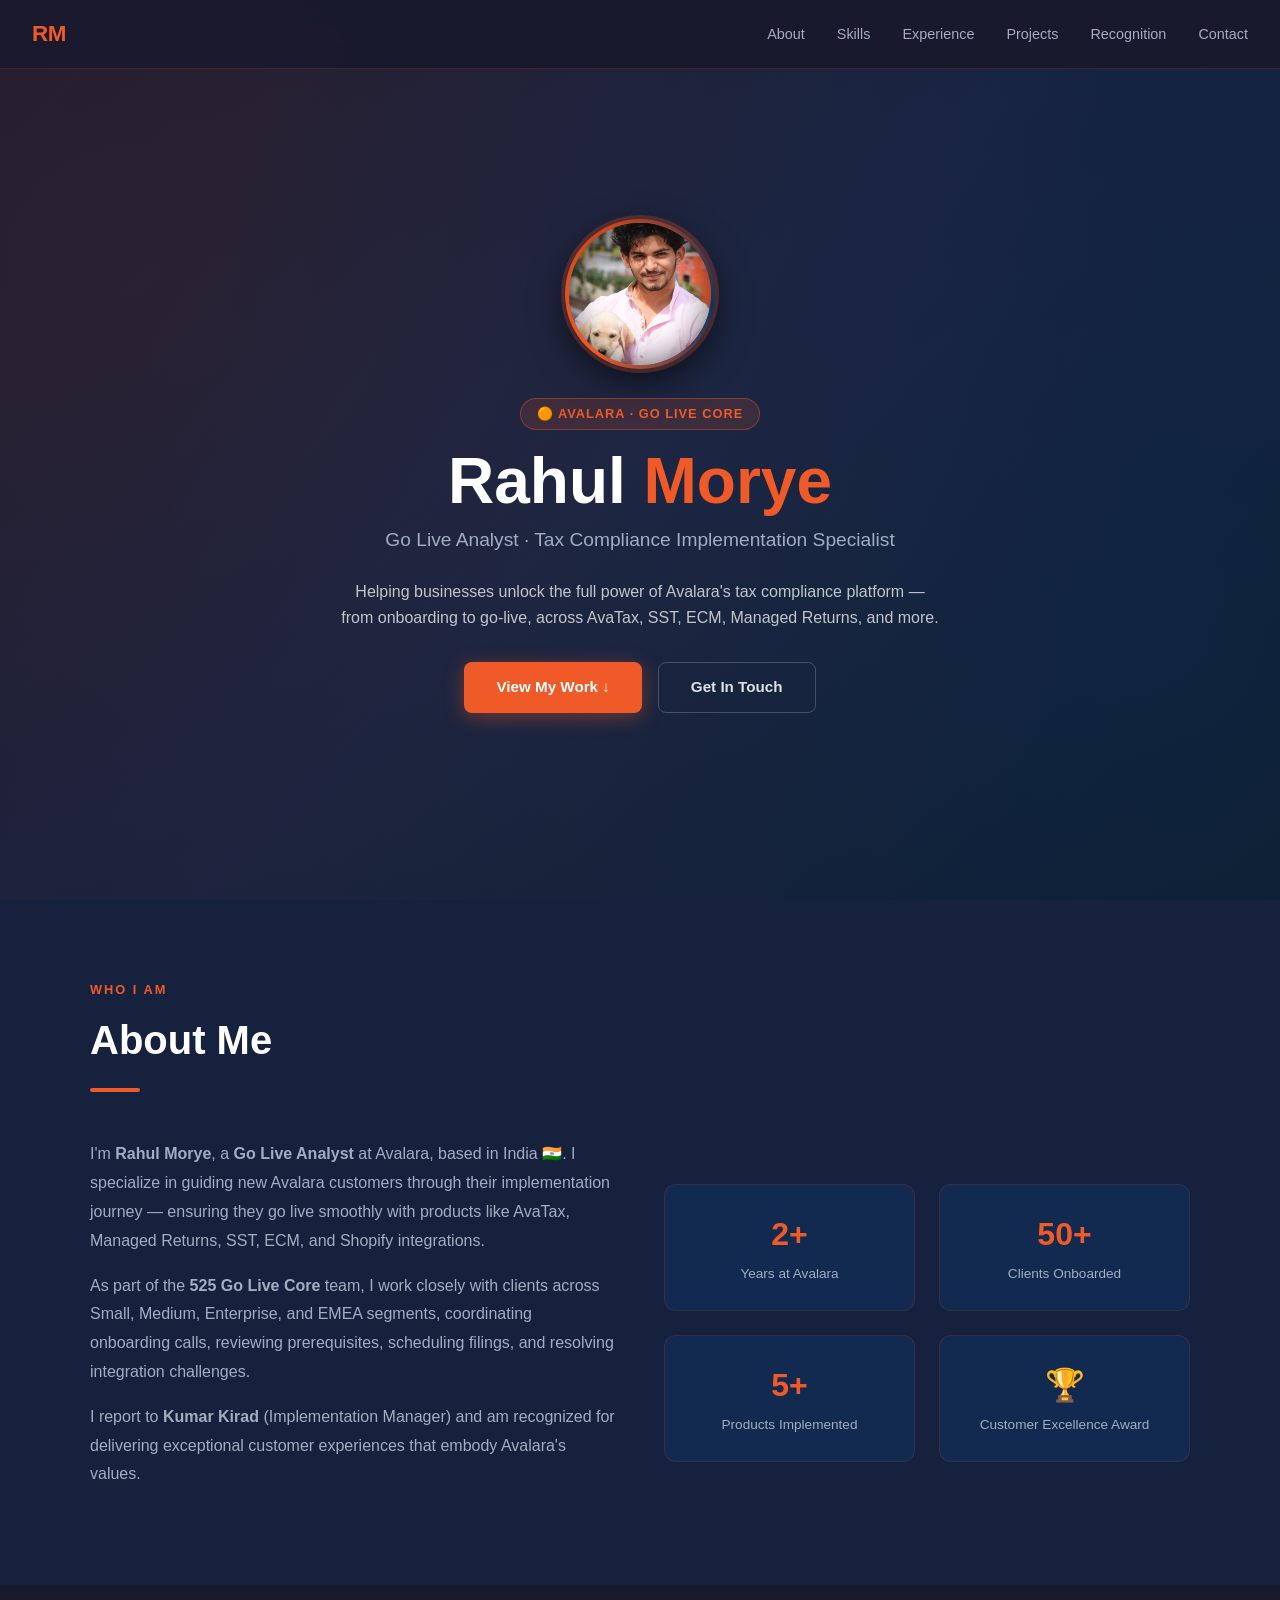
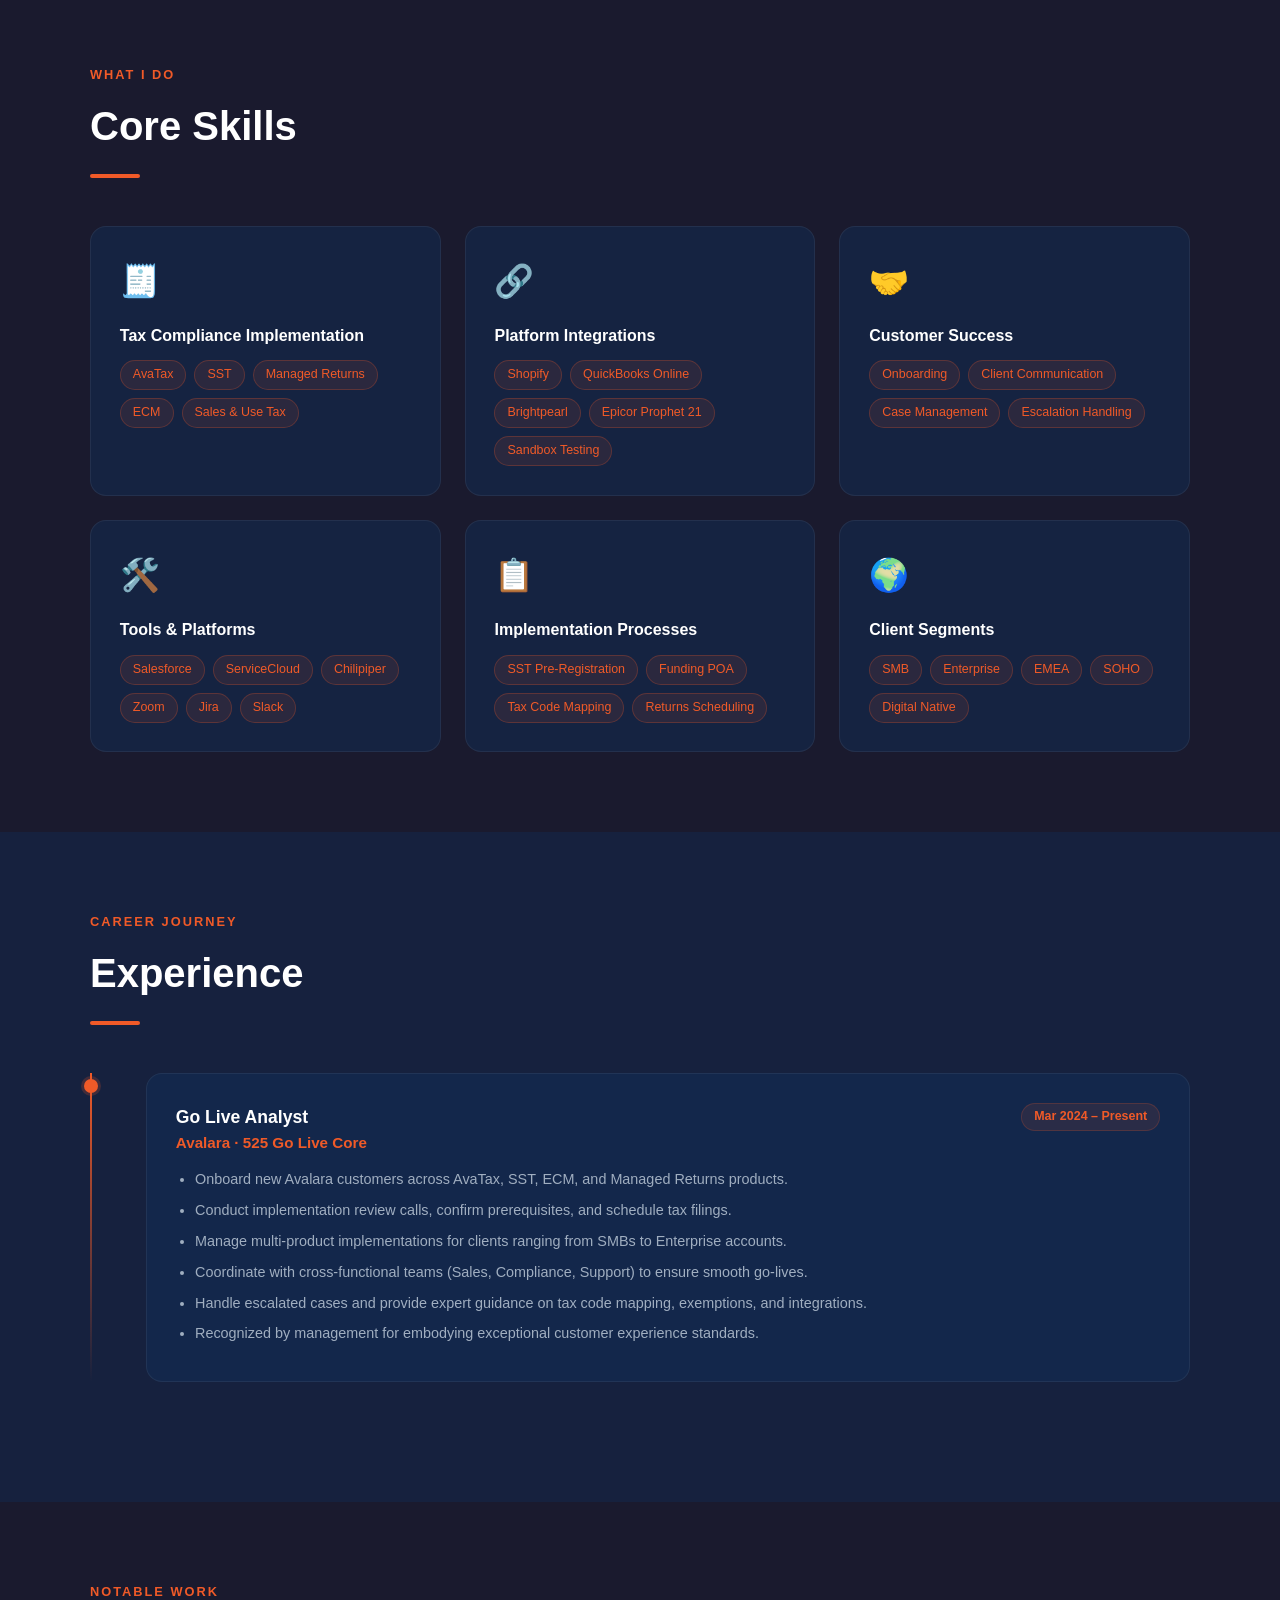
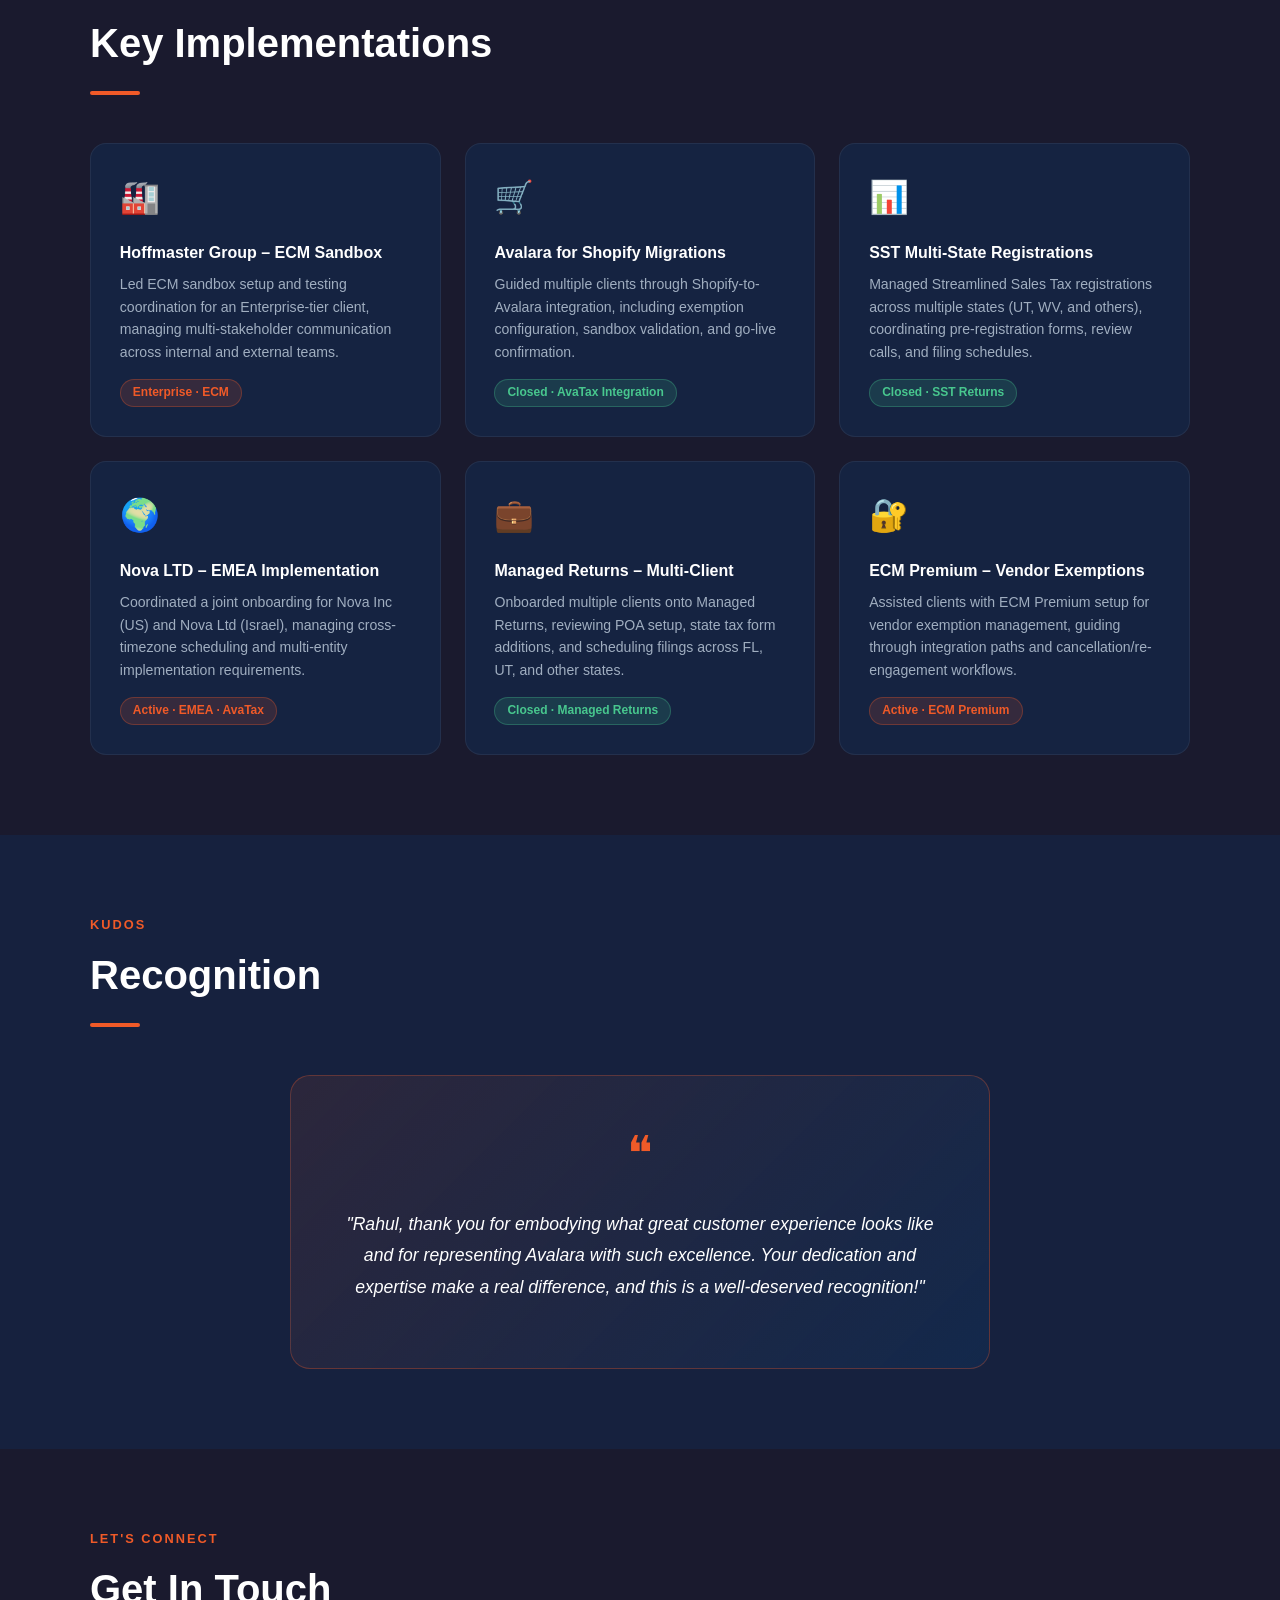
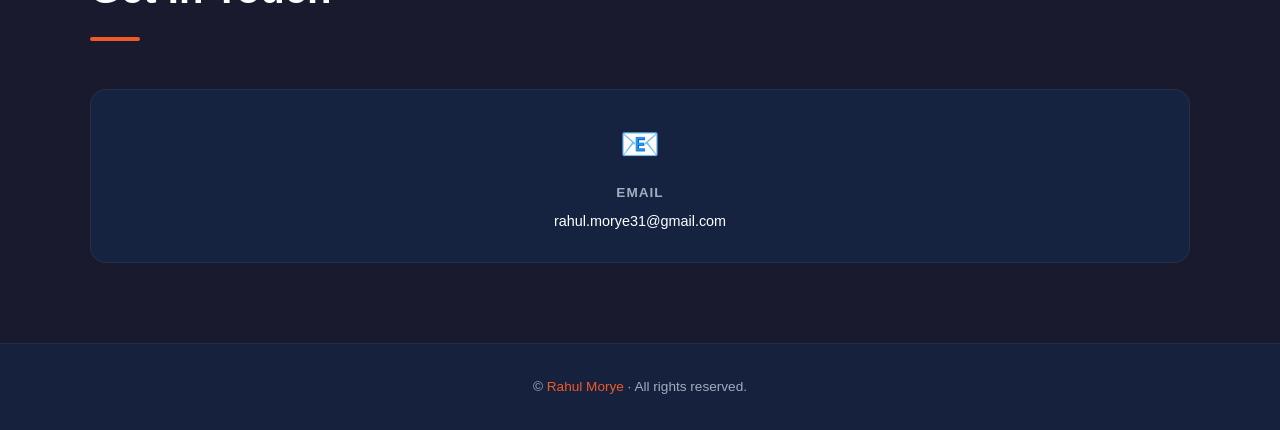
==== commit ce551875: "Update index.html" ====
--- a/index.html
+++ b/index.html
@@ -659,10 +659,10 @@
     <h2 class="section-title">Get In Touch</h2>
     <div class="section-line"></div>
     <div class="contact-grid">
-      <a href="mailto:rahul.morye@avalara.com" class="contact-card">
+      <a href="mailto:rahul.morye31@gmail.com" class="contact-card">
         <div class="contact-icon">📧</div>
         <h3>Email</h3>
-        <p>rahul.morye@avalara.com</p>
+        <p>rahul.morye31@gmail.com</p>
       </a>
       <!-- You can add LinkedIn / GitHub cards here if you want -->
     </div>
